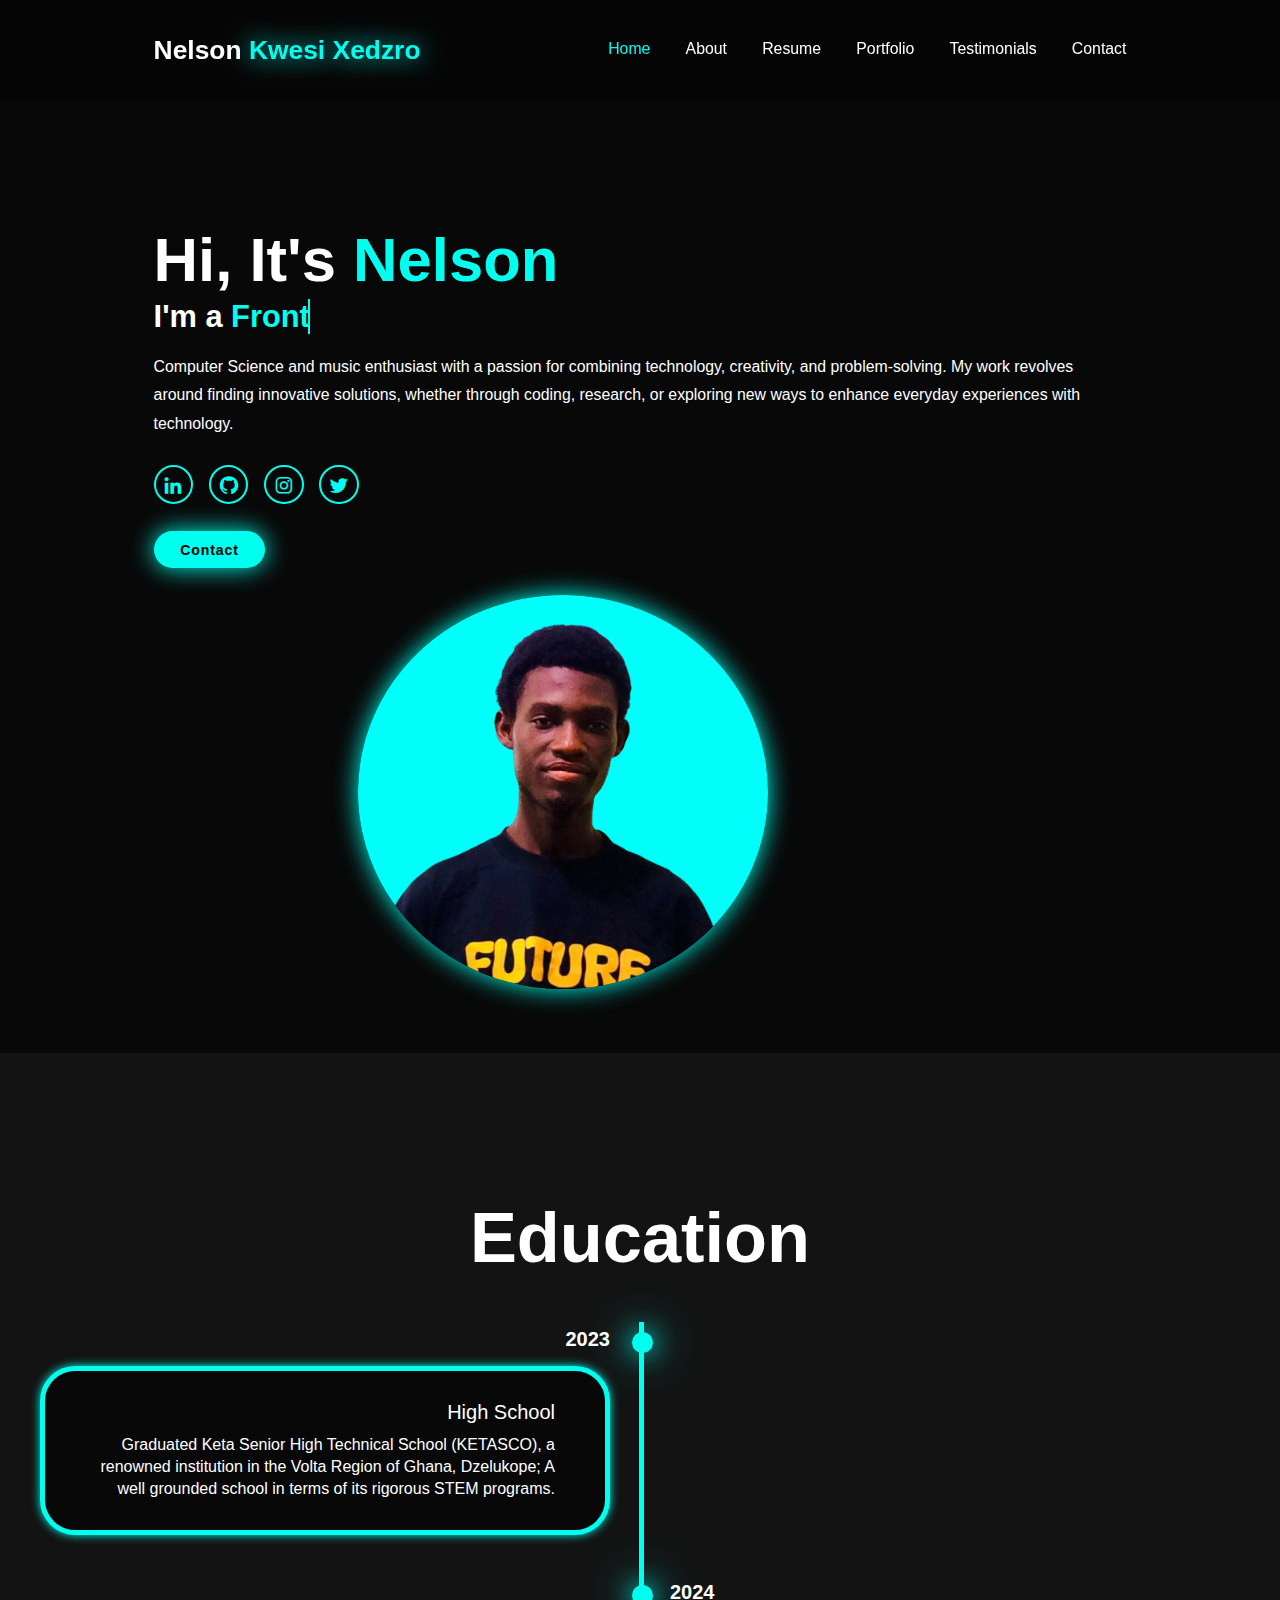
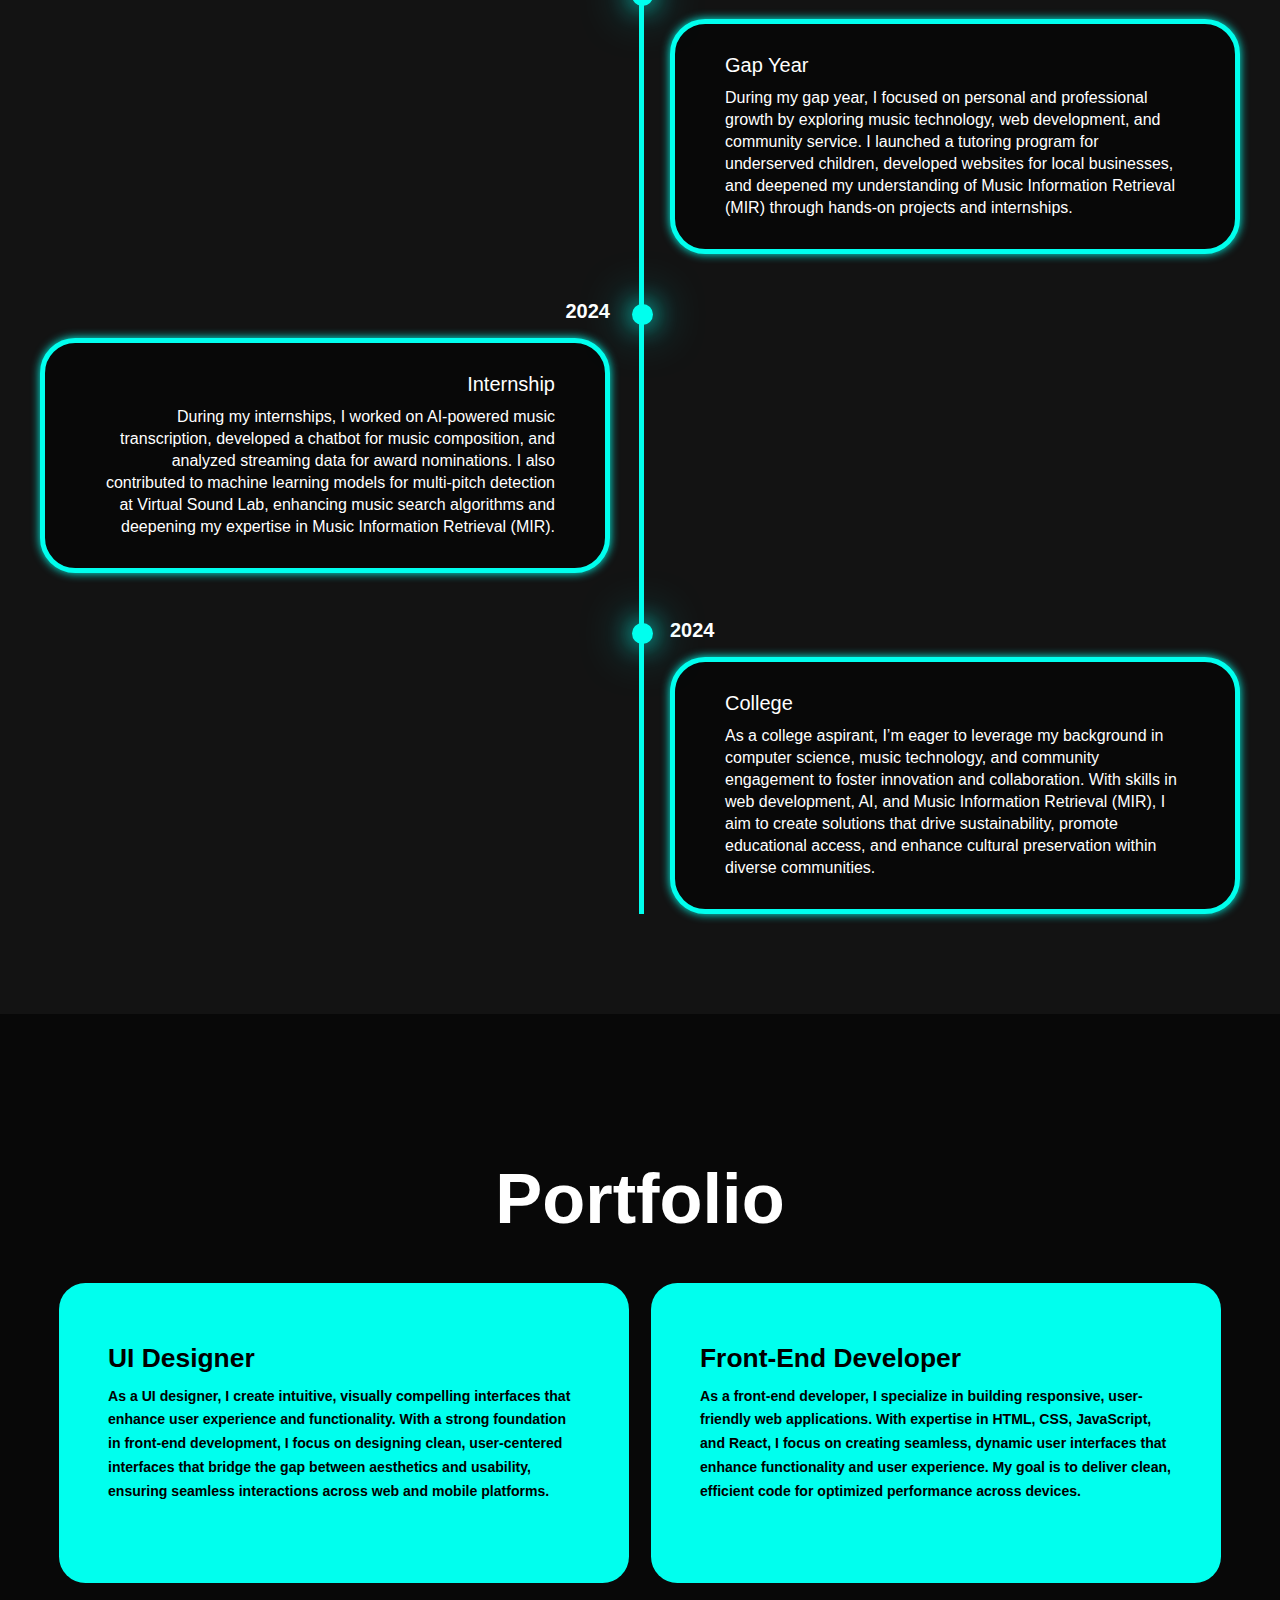
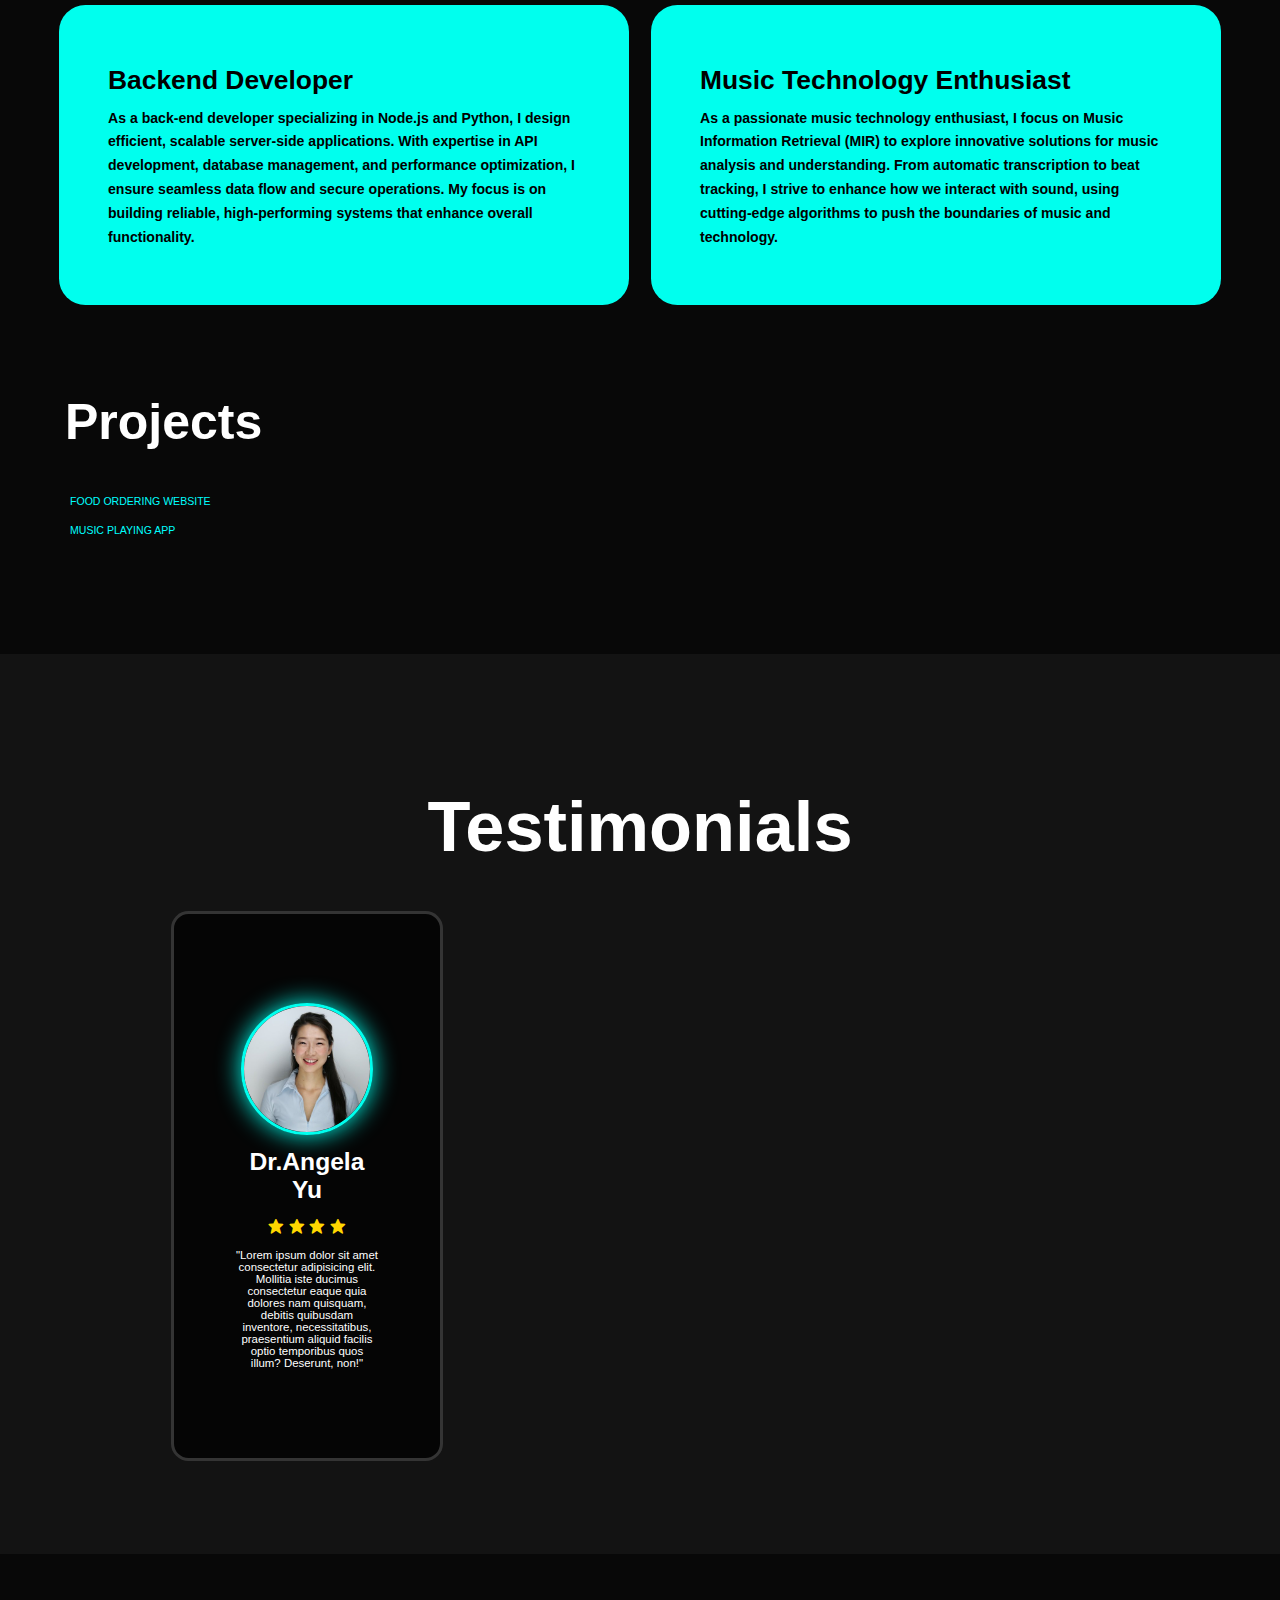
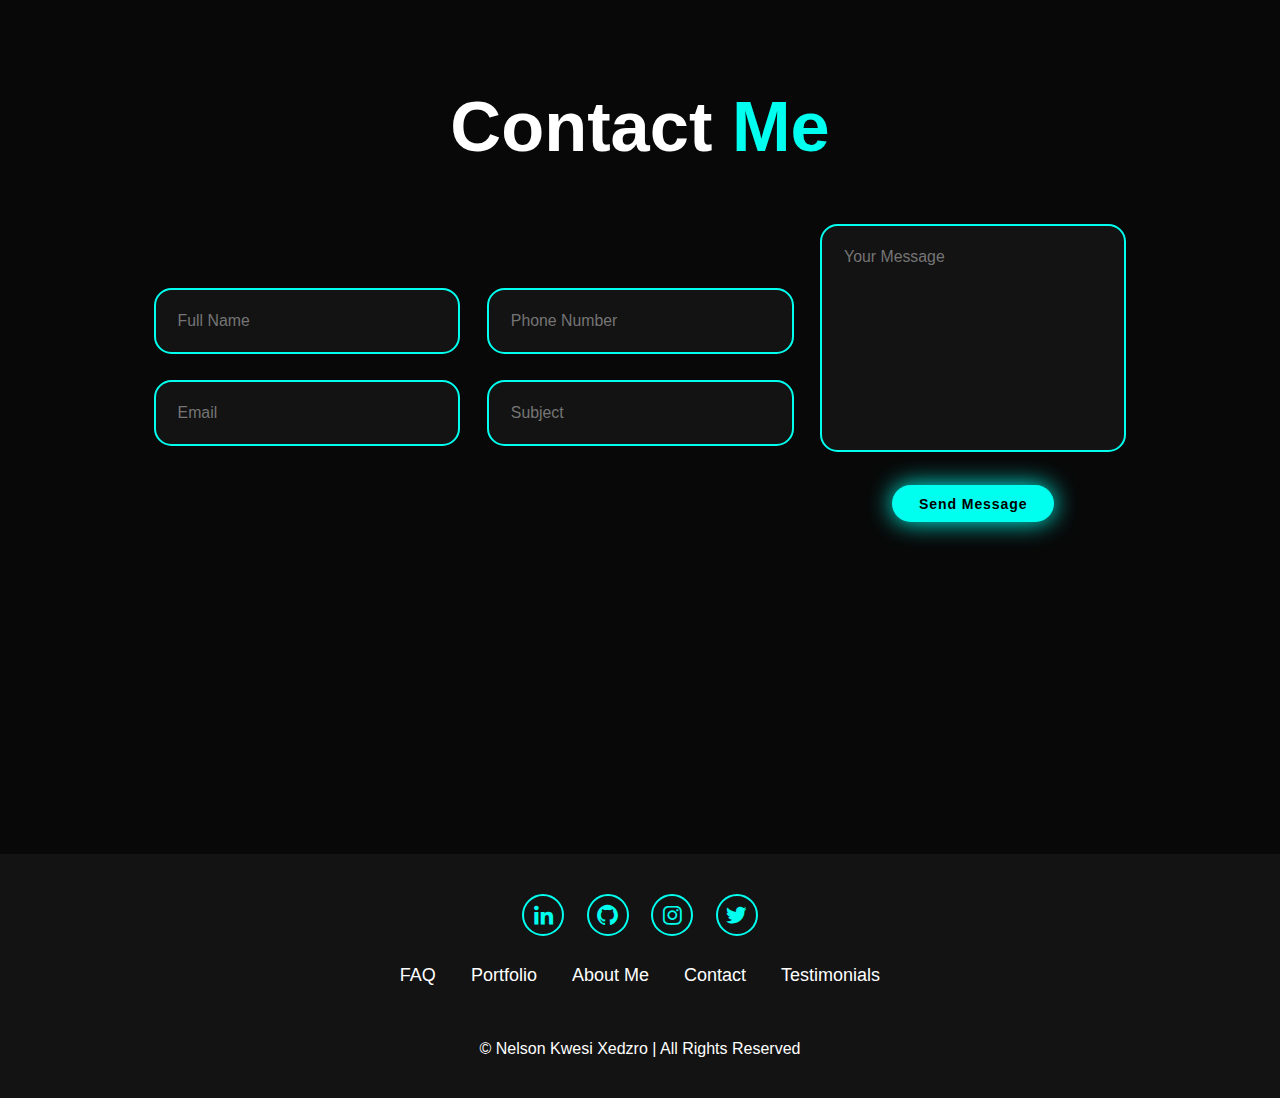
==== index.html @ 4dcf5b07 "Update index.html" ====
<!DOCTYPE html>
<html lang="en">
<head>
    <meta charset="UTF-8">
    <meta name="viewport" content="width=device-width, initial-scale=1.0">
    <title>Nelson's Portfolio</title>
    <link rel="stylesheet" href="style.css">
    <link href='https://unpkg.com/boxicons@2.1.4/css/boxicons.min.css' rel='stylesheet'>
    <link rel="shortcut icon" href="img/N.avif" type="image/x-icon">
</head>
<body>
    
    
    
    
    <header class="header">
        <a href="#home" class="logo">Nelson
            <span>Kwesi Xedzro</span></a>

            <nav>
                <ul class="sidebar">
                <li onclick="hideSidebar()"><a href="#"><svg xmlns="http://www.w3.org/2000/svg" height="24px" viewBox="0 -960 960 960" width="24px" fill="aqua"><path d="m256-200-56-56 224-224-224-224 56-56 224 224 224-224 56 56-224 224 224 224-56 56-224-224-224 224Z"/></svg></a></li>
                <li><a href="#home" class="active">Home</a></li>
                <li><a href="about.html">About Me</a></li>
                <li><a href="https://docs.google.com/document/d/1D7Dp2YcTrs5lc2ZtdBSwbZWIGR5GGoMb/edit?usp=sharing&ouid=110502752570731494415&rtpof=true&sd=true">Resume</a></li>
                <li><a href="#portfolio">Portfolio</a></li>
                <li><a href="#testimonials">Testimonials</a></li>
                <li><a href="#contact">Contact</a></li>
                </ul>

                <ul>
                    <li class="hideOnMobile"><a href="#home" class="active">Home</a></li>
                    <li class="hideOnMobile"><a href="about.html">About</a></li>
                    <li class="hideOnMobile"><a href="https://docs.google.com/document/d/1D7Dp2YcTrs5lc2ZtdBSwbZWIGR5GGoMb/edit?usp=sharing&ouid=110502752570731494415&rtpof=true&sd=true">Resume</a></li>
                    <li class="hideOnMobile"><a href="#portfolio">Portfolio</a></li>
                    <li class="hideOnMobile"><a href="#testimonials">Testimonials</a></li>
                    <li class="hideOnMobile"><a href="#contact">Contact</a></li>
                    <li class="menu-button" onclick="showSidebar()"><a href="#"><svg xmlns="http://www.w3.org/2000/svg" height="24px" viewBox="0 -960 960 960" width="24px" fill="aqua"><path d="M120-240v-80h720v80H120Zm0-200v-80h720v80H120Zm0-200v-80h720v80H120Z"/></svg></a></li>
                </ul>
            </nav>
           
        </header>
   
   
   
   
   
    <section class="home" id="home">
        <div class="home-content">
            <h1>Hi, It's <span>Nelson</span></h1>
            <h3 class="text-animation">I'm a <span></span></h3>
            <p>Computer Science and music enthusiast with a passion for combining technology, creativity, and problem-solving. My work revolves around finding innovative solutions, whether through coding, research, or exploring new ways to enhance everyday experiences with technology.
            </p>


            <div class="social-icons">
                <a href="https://www.linkedin.com/in/nelsonkwesixedzro-8913b531b"><i class="bx bxl-linkedin"></i></a>
                <a href="https://github.com/junel5002"><i class="bx bxl-github"></i></a>
                <a href="https://www.instagram.com/nelson_xedzro"><i class="bx bxl-instagram"></i></a>
                <a href="https://x.com/Nelson_genera"><i class="bx bxl-twitter"></i></a>
            </div>

            <div class="btn-group">
              
                <a href="#contact" class="btn">Contact</a>
             
            </div>
                <div class="home-img">
                    <img src="img/NNN.png">
                </div>



        </div>
    </section>

    <section class="education" id="education">
        <h2 class="heading">Education</h2>
        
        
        <div class="timeline-items">
        
        
            <div class="timeline-item">
                <div class="timeline-dot"></div>
                
                    <div class="timeline-date">2023</div>
                    <div class="timeline-content">
                        <h3>High School</h3>
                        <p>Graduated Keta Senior High Technical School (KETASCO), a renowned institution in the Volta Region of Ghana, Dzelukope; A well grounded school in terms of its rigorous STEM programs. 
                        </p>
                    </div>
                        
                
            </div>





            
            
            
            
            <div class="timeline-item">
                <div class="timeline-dot"></div>
                    <div class="timeline-date">2024</div>
                    <div class="timeline-content">
                        <h3>Gap Year</h3>
                        <p>During my gap year, I focused on personal and professional growth by exploring music technology, web development, and community service. I launched a tutoring program for underserved children, developed websites for local businesses, and deepened my understanding of Music Information Retrieval (MIR) through hands-on projects and internships.</p>
                    </div>
                
            </div>
            
            
            <div class="timeline-item">
                <div class="timeline-dot"></div>
                    <div class="timeline-date">2024</div>
                    <div class="timeline-content">
                        <h3>Internship</h3>
                        <p>During my internships, I worked on AI-powered music transcription, developed a chatbot for music composition, and analyzed streaming data for award nominations. I also contributed to machine learning models for multi-pitch detection at Virtual Sound Lab, enhancing music search algorithms and deepening my expertise in Music Information Retrieval (MIR).</p>
                    </div>
                
            </div>
            
            
            <div class="timeline-item">
                <div class="timeline-dot"></div>
                    <div class="timeline-date">2024</div>
                    <div class="timeline-content">
                        <h3>College</h3>
                        <p>As a college aspirant, I’m eager to leverage my background in computer science, music technology, and community engagement to foster innovation and collaboration. With skills in web development, AI, and Music Information Retrieval (MIR), I aim to create solutions that drive sustainability, promote educational access, and enhance cultural preservation within diverse communities.</p>
                    </div>
                
            </div>

        </div>
    </section>



    <section class="portfolio" id="portfolio">
        <h2 class="heading">Portfolio</h2>

        <div class="portfolio-container">
            
            <div class="portfolio-box">
                <div class="portfolio-info">
                    <h4>UI Designer</h4>
                    <p>As a UI designer, I create intuitive, visually compelling interfaces that enhance user experience and functionality. With a strong foundation in front-end development, I focus on designing clean, user-centered interfaces that bridge the gap between aesthetics and usability, ensuring seamless interactions across web and mobile platforms.</p>
                </div>
            </div>
            
            
            <div class="portfolio-box">
                <div class="portfolio-info">
                    <h4>Front-End Developer</h4>
                    <p>As a front-end developer, I specialize in building responsive, user-friendly web applications. With expertise in HTML, CSS, JavaScript, and React, I focus on creating seamless, dynamic user interfaces that enhance functionality and user experience. My goal is to deliver clean, efficient code for optimized performance across devices.</p>
                </div>
            </div>
            
            
            <div class="portfolio-box">
                <div class="portfolio-info">
                    <h4>Backend Developer</h4>
                    <p>As a back-end developer specializing in Node.js and Python, I design efficient, scalable server-side applications. With expertise in API development, database management, and performance optimization, I ensure seamless data flow and secure operations. My focus is on building reliable, high-performing systems that enhance overall functionality.</p>
                </div>
            </div>
            
            
            <div class="portfolio-box">
                <div class="portfolio-info">
                    <h4>Music Technology Enthusiast</h4>
                    <p>As a passionate music technology enthusiast, I focus on Music Information Retrieval (MIR) to explore innovative solutions for music analysis and understanding. From automatic transcription to beat tracking, I strive to enhance how we interact with sound, using cutting-edge algorithms to push the boundaries of music and technology.</p>
                </div>
            </div>
        </div>
        <div class="projects">
            <h2>Projects</h2>
        </div>
        <ul class="proj">
            <li><a href="https://junel5002.github.io/meally/" target="_blank">FOOD ORDERING WEBSITE</a></li>
            <li><a href="">MUSIC PLAYING APP</a></li>
        </ul>
        
    </section>

    
       
   



    <section class="testimonials" id="testimonials">
        <div class="testimonials-box">
            <h2 class="heading">Testimonials</h2>
            <div class="wrapper">
                <div class="testimonial-item">
                    <img src="img/Dr. Yu.jpg" alt="">
                    <h2>Dr.Angela Yu</h2>
                    <div class="rating">
                        <i class="bx bxs-star" id="star"></i>
                        <i class="bx bxs-star" id="star"></i>
                        <i class="bx bxs-star" id="star"></i>
                        <i class="bx bxs-star" id="star"></i>
                    </div>
                    <p>"Lorem ipsum dolor sit amet consectetur adipisicing elit. Mollitia iste ducimus consectetur eaque quia dolores nam quisquam, debitis quibusdam inventore, necessitatibus, praesentium aliquid facilis optio temporibus quos illum? Deserunt, non!"</p>

                </div>
            </div>
        </div>
    </section>
    
    
    
    <section class="contact" id="contact">
    <h2 class="heading">Contact <span>Me</span></h2>
    <form action="">
        <div class="input-group">
            <div class="input-box">
                <input type="text" placeholder="Full Name">
                <input type="email" placeholder="Email">
            </div>
        </div>
        <div class="input-box">
            <input type="number" placeholder="Phone Number">
            <input type="text" placeholder="Subject">
        </div>

        <div class="input-group-2">
            <textarea name="" id="" cols="30" rows="10" placeholder="Your Message"></textarea>
            <input type="submit" value="Send Message" class="btn">
        </div>
        </form>

    </section>

    <footer class="footer">
        <div class="social">
            <a href="https://www.linkedin.com/in/nelsonkwesixedzro-8913b531b/" target="_blank"><i class="bx bxl-linkedin"></i></a>
                <a href="https://github.com/junel5002" target="_blank" ><i class="bx bxl-github"></i></a>
                <a href="https://www.instagram.com/nelson_xedzro" target="_blank"><i class="bx bxl-instagram"></i></a>
                <a href="https://x.com/Nelson_genera" target="_blank"><i class="bx bxl-twitter"></i></a>
        </div>

        <ul class="list">
            <li>
              <a href="#">FAQ</a>  
            </li>

            <li>
                <a href="#portfolio">Portfolio</a>
            </li>

            <li>
                <a href="#about">About Me</a>
            </li>

            <li>
                <a href="#contact">Contact</a>
            </li>
            
            <li>
                <a href="#testimonials">Testimonials</a>
            </li>
        </ul>

        <p class="copyright">
            &copy; Nelson Kwesi Xedzro | All Rights Reserved
        </p>
               



    </footer>

    <script>

        function showSidebar(){
            const sidebar = document.querySelector('.sidebar')
            sidebar.style.display = 'flex'
        }

        function hideSidebar(){
            const sidebar = document.querySelector('.sidebar')
            sidebar.style.display = 'none'
        }


    </script>
                

    <script src="script.js"></script>

    
    
</body>
</html>
---- style.css ----
* {
    margin: 0;
    padding: 0;
    box-sizing: border-box;
    text-decoration: none;
    border: none;
    outline: none;
    scroll-behavior: smooth;
    font-family: "Poppins", sans-serif;
}


:root{
    --bg-color: #080808;
    --second-bg-color: #131313;
    --text-color: white;
    --main-color: #00ffee;

}

html{
    font-size: 60%;
     overflow-x: hidden;

}

body{
    background: var(--bg-color);
    color: var(--text-color);
    

}



.header{
    position: relative;
    top: 0;
    left: 0;
    width: 100%;
    padding: 4rem 12% 4rem;
    background: rgba(0, 0, 0, 0.3);
    backdrop-filter: blur(10px);
    display: flex;
    justify-content: space-between;
    align-items: center;
    z-index: 5;
    text-decoration: none;
    

}


.logo{
    font-size: 3rem;
    color: var(--text-color);
    font-weight: 800;
    cursor: pointer;
    transition: 0.3s ease;

}
.logo:hover{
    transform: scale(1.1);
}


.logo span{
    text-shadow: 0 0 25px var(--main-color);


}

nav ul{
    width: 100%;
    list-style-type: none;
    display: flex;
    justify-content: flex-end;
    align-items: center;
   
    
    
}




nav a{
    height: 100%;
   
    
    display: flex;
    align-items: center;
    

}


nav li:first-child{
    margin-right: auto;
    
}


.sidebar{
    position: fixed;
    top: 0;
    right: 0;
    height: 100vh;
    width: 250px;
    z-index: 999;
    display: none;
    flex-direction: column;
    align-items: flex-start;
    justify-content: flex-start;
    padding-top: 8rem;
    
    
}


.sidebar li{
    width: 100%;
    margin-left: 13rem;
    padding: 1rem;
    
    
   
}


    
    
   


.sidebar a{
    width: 100%;
    
    
    
}












nav a{
    font-size: 1.8rem;
    color: var(--text-color);
    margin-left: 4rem;
    font-weight: 500;
    transition: 0.3s ease;
    border-bottom: 3px solid transparent;
    
    


}





nav a:hover,
nav a.active{
    color: var(--main-color);
   
    
    
}





section{
    min-height: 100vh;
    padding: 10rem 12% 10rem;

}



.home{
    display: flex;
    align-items: center;
    justify-content: center;
    gap: 15rem;


}

.home-content{
    display: flex;
    flex-direction: column;
    align-items: baseline;
    text-align: left;
    justify-content: center;
    margin-top: 3rem;
}



span{
    color: var(--main-color)

}

.logo span{
    color: var(--main-color)
}

.home-content h3{
    margin-bottom: 2rem;
    margin-top: 1rem;
    font-size: 3.5rem;
}

.home-content h1{
    font-size: 7rem;
    font-weight: 700;
    margin-top: 1.5rem;
    line-height: 1;
}

.home-img{
    border-radius: 50%;
}

.home-img img{
    position:relative; 
    top: 3rem;
    width: 32vw;
    border-radius: 50%;
    box-shadow: 0 0 25px var(--main-color);
    cursor: pointer;
    transition: 0.4s ease-in-out;
    margin-left: 50%;
     
}

.home-img img:hover{
    box-shadow: 0 0 25px var(--main-color),
                0 0 50px var(--main-color),
                0 0 100px var(--main-color);
}


.home-content p{
    font-size: 1.5rem;
    font-weight: 500;
    line-height: 1.8;
    max-width: 1000px;
}

.social-icons a{
    display: inline-flex;
    justify-content: center;
    align-items: center;
    width: 4.5rem;
    height: 4.5rem;
    background: transparent;
    border: 2px solid var(--main-color);
    font-size: 2.5rem;
    border-radius: 50%;
    color: var(--main-color);
    margin: 3rem 1.5rem 3rem 0;
    transition: 0.3s ease-in-out;
}


.social-icons a:hover{
    color: var(--text-color);
    transform: scale(1.3)translateY(-5px);
    box-shadow: 0 0 25px var(--main-color);
    background-color: var(--main-color);
}


.btn{
    display: inline-block;
    padding: 1rem 2.8rem;
    background: var(--main-color);
    box-shadow: 0 0 25px var(--main-color);
    border-radius: 4rem;
    font-size: 1.6rem;
    color: black;
    border: 2px solid transparent;
    letter-spacing: 0.1rem;
    font-weight: 600;
    transition: 0.3s ease-in-out;
    cursor: pointer;
}


.btn:hover{
    transform: scale(1.05);
    box-shadow: 0 0 50px var(--main-color);
}

.btn-group{
    display: flex;
    align-items: center;
    gap: 1.5rem;


}



.btn-group a:nth-of-type(2){
    background-color: black;
    color: var(--main-color);
    border: 2px solid var(--main-color);
    box-shadow: 0 0 25px transparent;
}



.btn-group a:nth-of-type(2):hover{
    box-shadow: 0 0 25px var(--main-color);
    background-color: var(--main-color);
    color: black;

}
.text-animation {
    font-size: 34px;
    font-weight: 600;
    min-width: 280px;
    position: relative;
    display: inline-block;
}

.text-animation span {
    position: relative;
    color: var(--main-color);
}

.text-animation span:after {
    content: "";
    background-color: var(--main-color);
    position: absolute;
    width: 2px;
    height: 100%;
    top: 0;
    right: 0;
    animation: blink-cursor 0.8s steps(1) infinite;
}

@keyframes blink-cursor {
    50% {
        opacity: 0;
    }
}



.heading{
    font-size: 8rem;
    text-align: center;
    margin: 5rem 0;

}

.education{
    padding: 100px 15px;
    background: var(--second-bg-color);

}

.education h2{
    margin-bottom: 5rem;

}

.timeline-items{
    max-width: 1200px;
    margin: auto;
    display: flex;
    flex-wrap: wrap;
    position: relative;
}


.timeline-items::before{
    content: "";
    position: absolute;
    width: 5px;
    height: 100%;
    background-color: var(--main-color);
    left: calc(50% - 1px);
}

.timeline-item{
    margin-bottom: 40px;
    width: 100%;
    position: relative;

}

.timeline-item:last-child{
    margin-bottom: 0;
}

.timeline-item:nth-child(odd){
    padding-right: calc(50% + 30px);
    text-align: right;
}

.timeline-item:nth-child(even){
    padding-left: calc(50% + 30px);
}

.timeline-dot{
    height: 21px;
    width: 21px;
    background-color: var(--main-color);
    box-shadow: 0 0 25px var(--main-color),
                0 0 50px var(--main-color);
    position: absolute;
    left: calc(50% - 8px);
    border-radius: 50%;
    top: 10px;
}

.timeline-date{
    font-size: 20px;
    font-weight:  800;
    color: white;
    margin: 6px 0 15px;


}

.timeline-content{
    background-color: var(--bg-color);
    border: 5px solid var(--main-color);
    padding: 30px 50px;
    border-radius: 4rem;
    box-shadow: 0 0 10px var(--main-color);
    cursor: pointer;
    transition: 0.3s ease-in-out;
}

.timeline-content:hover{
    transform: scale(1.05);
    box-shadow: 0 0 25px var(--main-color);
}

.timeline-content h3{
    font-size: 20px;
    color: white;
    margin: 0 0 10px;
    font-weight: 500;

}

.timeline-content p{
    color: white;
    font-size: 16px;
    font-weight: 300;
    line-height: 22px;

}

::-webkit-scrollbar{
    width: 15px;
}

::-webkit-scrollbar-thumb{
    background-color: var(--main-color);
}

::-webkit-scrollbar-track{
    background-color: var(--bg-color);
    width: 50px;
}



.portfolio{
    background: var(--bg-color);
    color: black;
    padding: 100px 15px;

}
.portfolio h2{
    margin-bottom: 5rem;
    color: white;
}

.portfolio-container{
    display: grid;
    grid-template-columns: repeat(2,1fr);
    align-items: center;
    gap: 2.5rem;
}

.portfolio-box{
    background-color: var(--main-color);
    height: 300px;
    border-radius: 3rem;
    border: 5px solid transparent;
    cursor: pointer;
    transition: 0.4s ease-in-out;
}

.portfolio-box:hover{
    background: white;
    color: black;
    border: 5px solid var(--main-color);
    transform: scale(1.03);
}

.portfolio-box .portfolio-info{
    display: flex;
    flex-direction: column;
    text-align: left;
    max-height: 200px;
    justify-content: left;
    align-items: baseline;
    padding: 5rem 5rem;
}

.portfolio-info h4{
    font-size: 3rem;
    font-weight: 800;
    line-height: 2;
}

.portfolio-info p{
    font-size: 1.6rem;
    font-weight: 600;
    max-height: 100px;
    line-height: 1.7;
    margin: auto;
}


.testimonials{
    background: var(--second-bg-color);

}

.testimonials-box{
    background-size: cover;
    display: flex;
    align-items: center;
    justify-content: center;
    flex-direction: column;
}

.testimonials .heading{
    margin-bottom: 5rem;

}

.testimonials-box img{
    width: 15rem;
    border-radius: 50%;
    border: 3px solid var(--main-color);
    box-shadow: 0 0 25px var(--main-color);
}

.wrapper{
    display: grid;
    grid-template-columns: repeat(3,1fr);
    gap: 3rem;
}

.testimonial-item{
    min-height: 550px;
    max-width: 450px;
    background: rgba(0, 0, 0, 0.7);
    border: 3px solid rgba(238, 238, 238, 0.2);
    border-radius: 2rem;
    margin: 0 2rem;
    padding: 30px 60px;
    cursor: pointer;
    display: flex;
    flex-direction: column;
    align-items: center;
    justify-content: center;
    text-align: center;
    gap: 1.5rem;
    color: white;
    transition: 0.4s ease-in-out;


}


.testimonial-item:hover{
    border: 3px solid var(--main-color);
    transform: translateY(-10px)scale(1.03);
    box-shadow: 0 0 50px var(--main-color);
}

.testimonial-item h2{
    font-size: 2.8rem;
}

.testimonial-item p{
    font-size: 1.3rem;
}

#star{
    color: gold;
    font-size: 2rem;

}

.contact{
    background-color: var(--bg-color);
}

.contact h2{
    margin-bottom: 3rem;
    color: white;
}

.contact form{
    display: flex;
    align-items: center;
    justify-content: center;
    gap: 3rem;
    margin: 5rem auto;
    text-align: center;

}

.contact form .input-box{ 
    display: flex;
    justify-content: center;
    flex-wrap: wrap;
}

.contact form .input-box input,
.contact form textarea{
    width: 100%;
    padding: 2.5rem;
    color: var(--text-color);
    font-size: 1.8rem;
    background: var(--second-bg-color);
    border-radius: 2rem;
    border: 2px solid var(--main-color);
    margin: 1.5rem 0;
    resize: none;


}

.contact form .btn{
    margin-top: 2rem;
}
.footer{
    position: relative;
    bottom: 0;
    width: 100%;
    padding: 40px 0;
    background-color: var(--second-bg-color);
}

.footer .social{
    text-align: center;
    padding-bottom: 25px;
    color: var(--main-color);


}

.footer .social a{
    font-size: 25px;
    color: var(--main-color);
    border: 2px solid var(--main-color);
    width: 42px;
    height: 42px;
    line-height: 42px;
    display: inline-block;
    text-align: center;
    border-radius: 50%;
    margin: 0 10px;
    transition: 0.3s ease-in-out;

}

.footer .social a:hover{
    transform: scale(1.2)translateY(-10px);
    background-color: var(--main-color);
    color: black;
    box-shadow: 0 0 25px var(--main-color);
}

.footer ul{
    margin-top: 0;
    padding: 0;
    font-size: 18px;
    line-height: 1.6;
    margin-bottom: 0;
    text-align: center; 
}

.footer ul li a{
    color: white;
    border-bottom: 3px solid transparent;
    transition: 0.3s ease-in-out;


}

.footer ul li a:hover{
    border-bottom: 3px solid var(--main-color);
}

.footer ul li{
    display: inline-block;
    padding: 0 15px;
}

.footer .copyright{
    margin-top: 50px;
    text-align: center;
    font-size: 16px;
    color: white;
}



@media(max-width:1285px){
    html{
        font-size: 55%;
    }

    .portfolio-container{
        padding-bottom: 7rem;
        grid-template-columns: repeat(2,1fr);
        margin: 0 5rem;

    }



}


@media(max-width:991px){
    header{
        padding: 2rem 3%; 
        
    }

    section{
        padding: 10rem 3% 2rem;
    }

    .timeline-items::before{
        left: 7px;
    }

    .timeline-item:nth-child(odd){
        padding-right: 0;
        text-align: left;
    }

    .timeline-item:nth-child(odd),
    .timeline-item:nth-child(even){
        padding-left: 37px;
    }

    .timeline-dot{
        left: 0;
    }

    .portfolio{
        padding-bottom: 7rem;
    }

    .testimonials .wrapper{
        grid-template-columns: repeat(1,1fr);
    }

    .contact form{
        flex-direction: column;
    }
    .footer{
        padding: 2rem 3%;
    }

    
    .home-content p {
    font-size: 1.8rem;
    }

    
    .portfolio-box{
    min-height: 600px;
    max-height: 750px;
    }


}


.home-content p {
    font-size: 1.8rem;
    }









@media(max-width:895px){
   
    
    
    .home-content p {
        font-size: 1.8rem;
    }
    
    .header{
        position: relative;
    }

    .home{
        flex-direction: column-reverse;
        margin: 5rem 4rem;
    }

    .home-content h3{
        font-size: 2.6rem;
    }

    .home-content h1{
        font-size: 8rem;
        margin-top: 3rem;
    }


    .portfolio-box{
        min-height: 600px;
        max-height: 750px;
    }


   
    

    .home-content p{
        max-width: 600px;
        margin: 0 auto;
    }

    .home-img img{
        width: 56vw;
    }

    .portfolio h2{
        margin-bottom: 3rem;
    }

    .portfolio-container{
        grid-template-columns: repeat(1,1fr);
    }
   


}





@media(max-width: 450px){
    .portfolio-box{
        min-height: 650px;
        max-height: 750px;
    }
}









@media(max-width:375px){
    .portfolio-box{
        min-height: 600px;
        max-height: 750px;
    }
    .heading{font-size: 7rem;}
}





.menu-button{
    display: none;
}



@media(max-width: 800px){
    .hideOnMobile{
        display: none;
    }

    .menu-button{
        display: block;
        
    }

   

    
}



.projects h2{
    display: flex;
    flex-direction: column;
    align-items: baseline;
    text-align: left;
    justify-content: center;
    margin-top: 3rem;
    font-size: 50px;
    font-weight: 600;
    margin-left: 50px;
}


.proj ul{
    list-style-type: none;
    text-decoration: none;
    
}




.proj a {
    color: aqua;          
    text-decoration: none;  
    margin-left: 55px;
    margin-top: 1rem;
    
}

.proj a:hover {
    color: lightgreen;      
}


.proj {
    list-style-type: none;
    padding: 0;
    margin: 0;
}


.proj a {
    color: aqua;
    text-decoration: none;
    font-size: 1.2rem;     
}

.proj li {
    margin-bottom: 2rem;   
    
}


.proj a:hover {
    color: lightgreen;
}
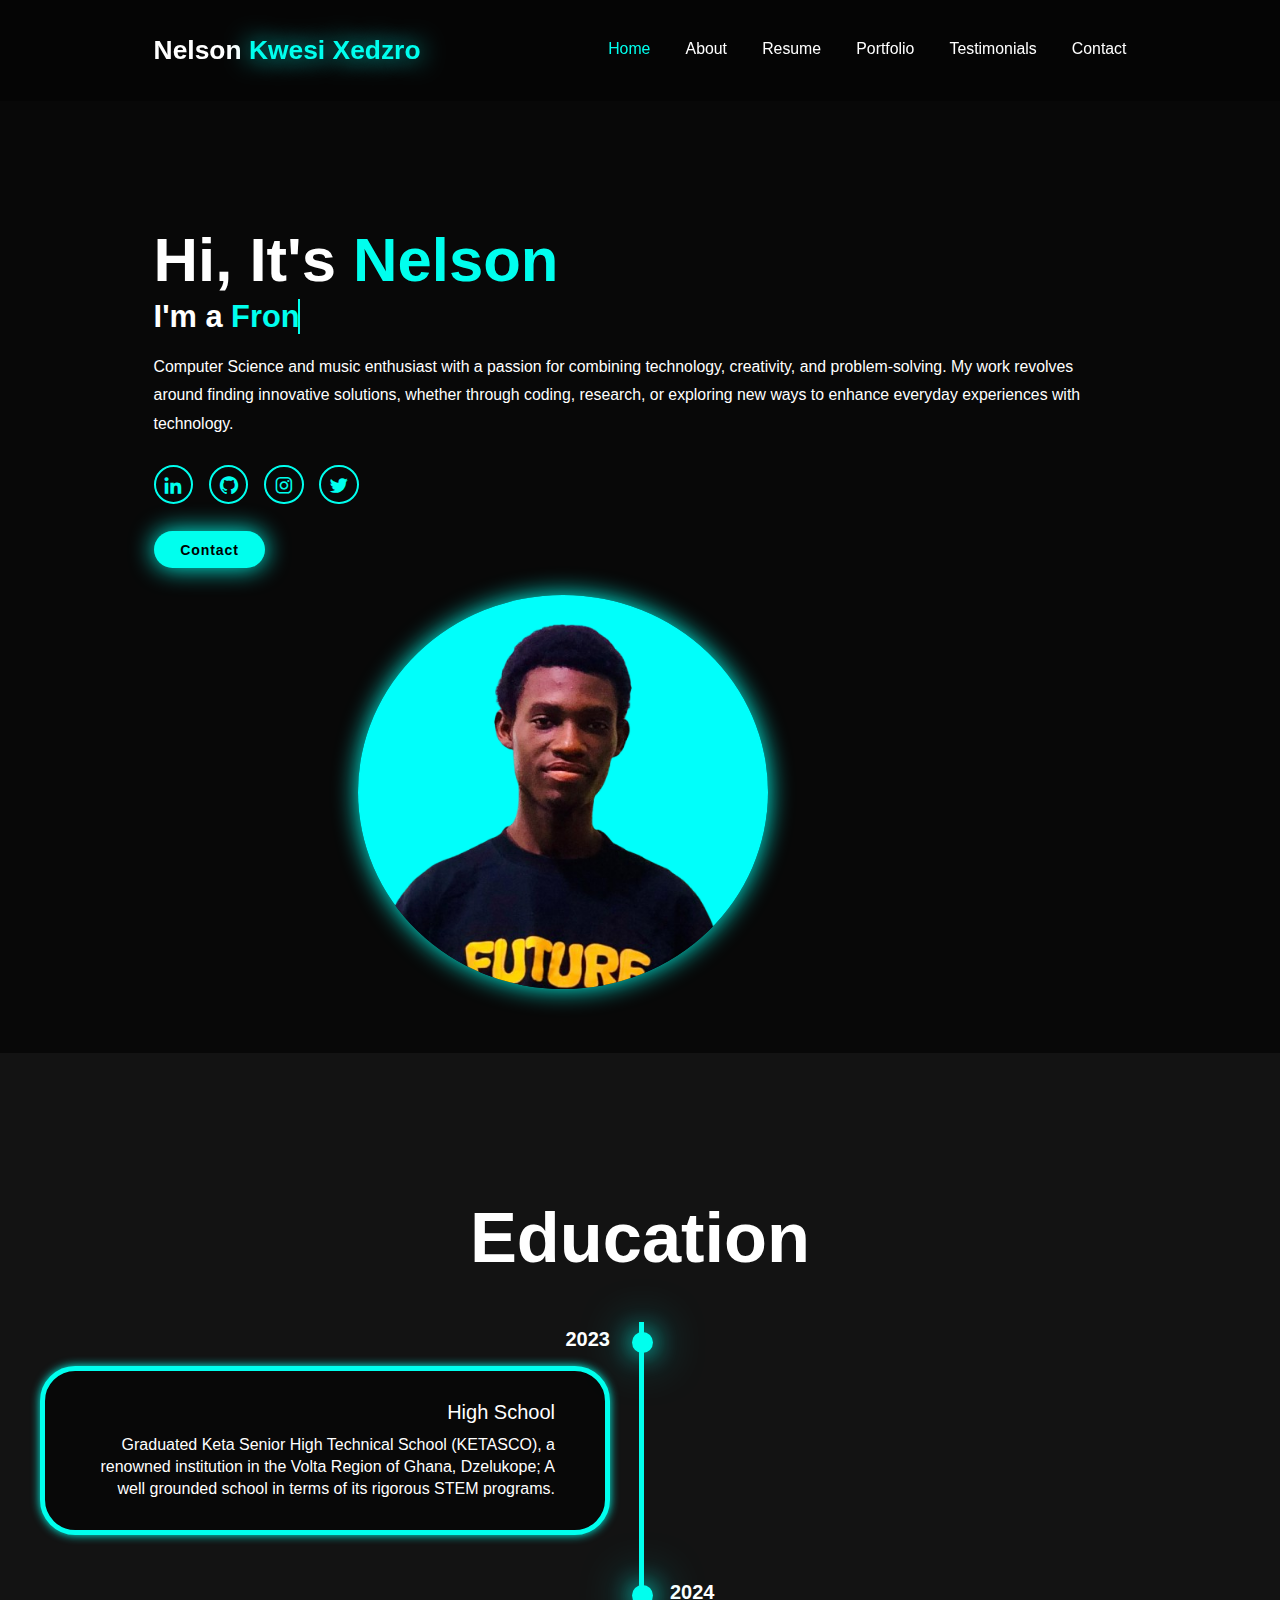
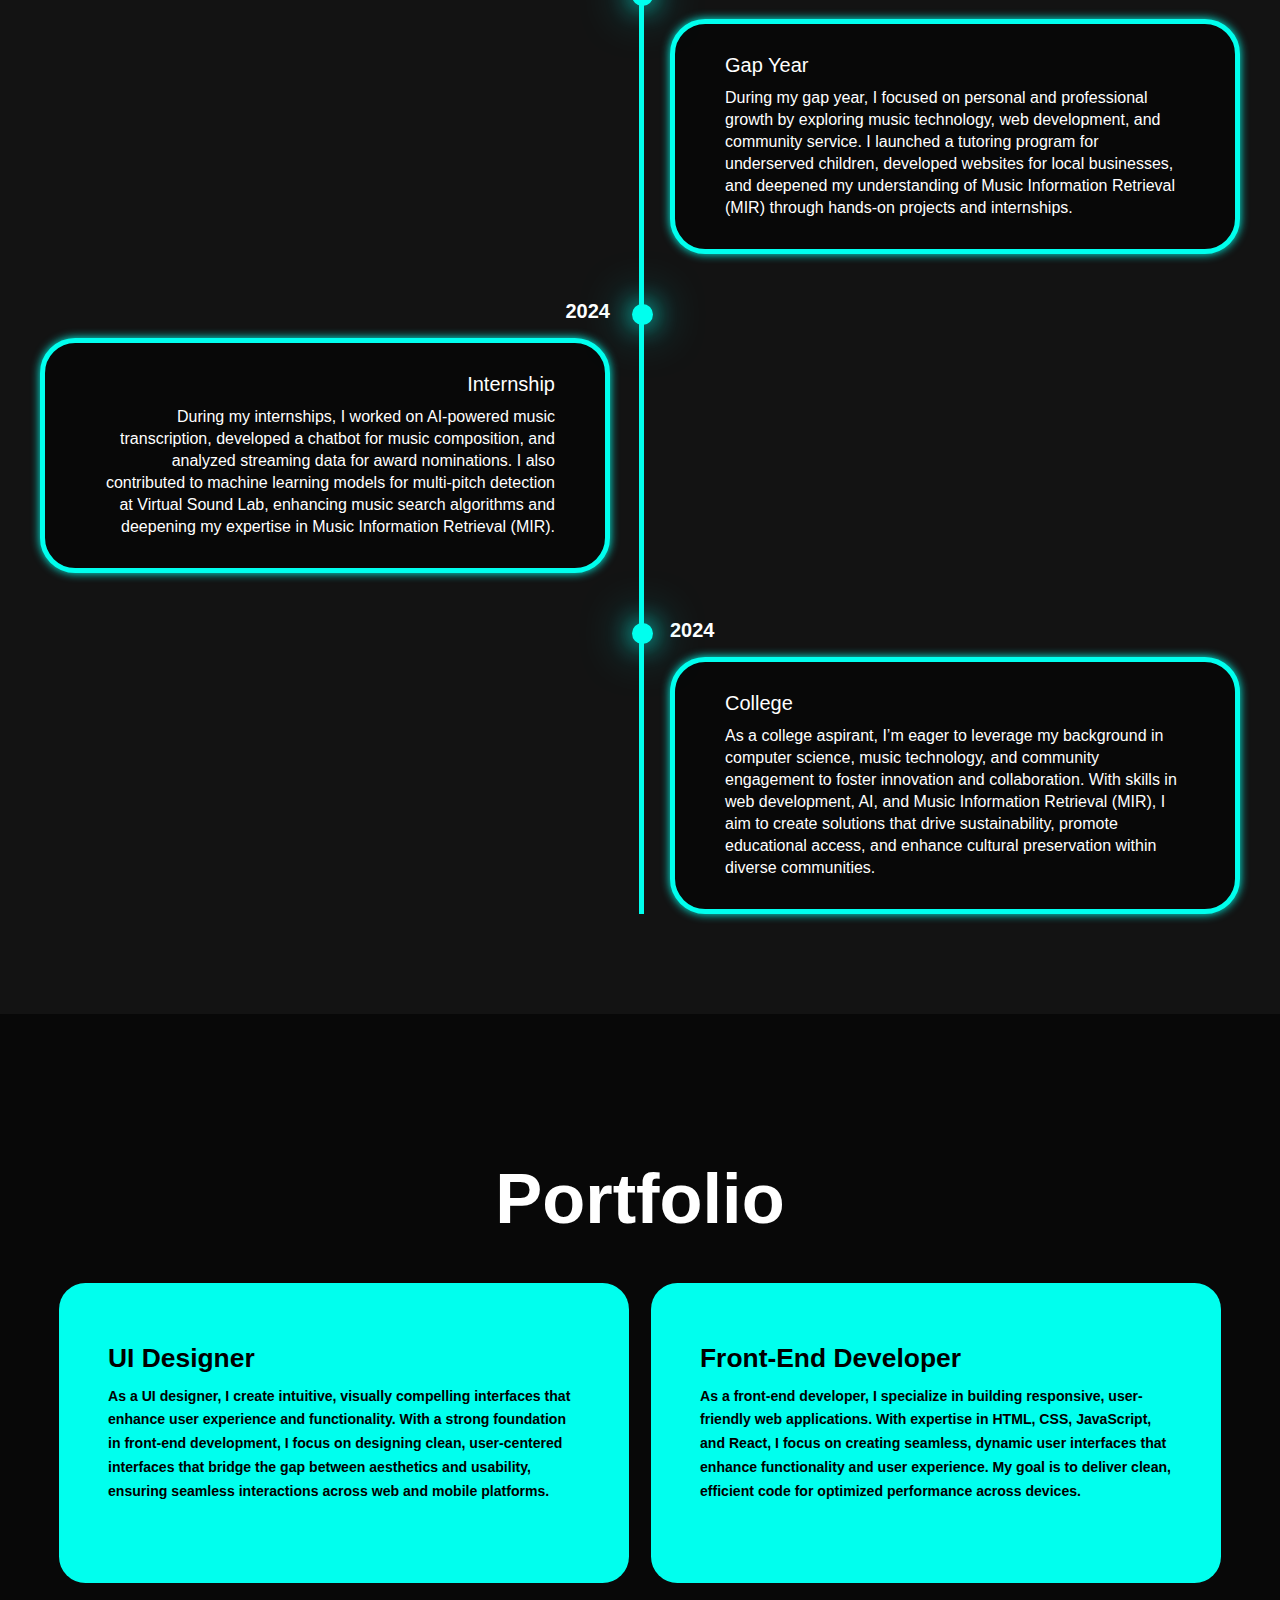
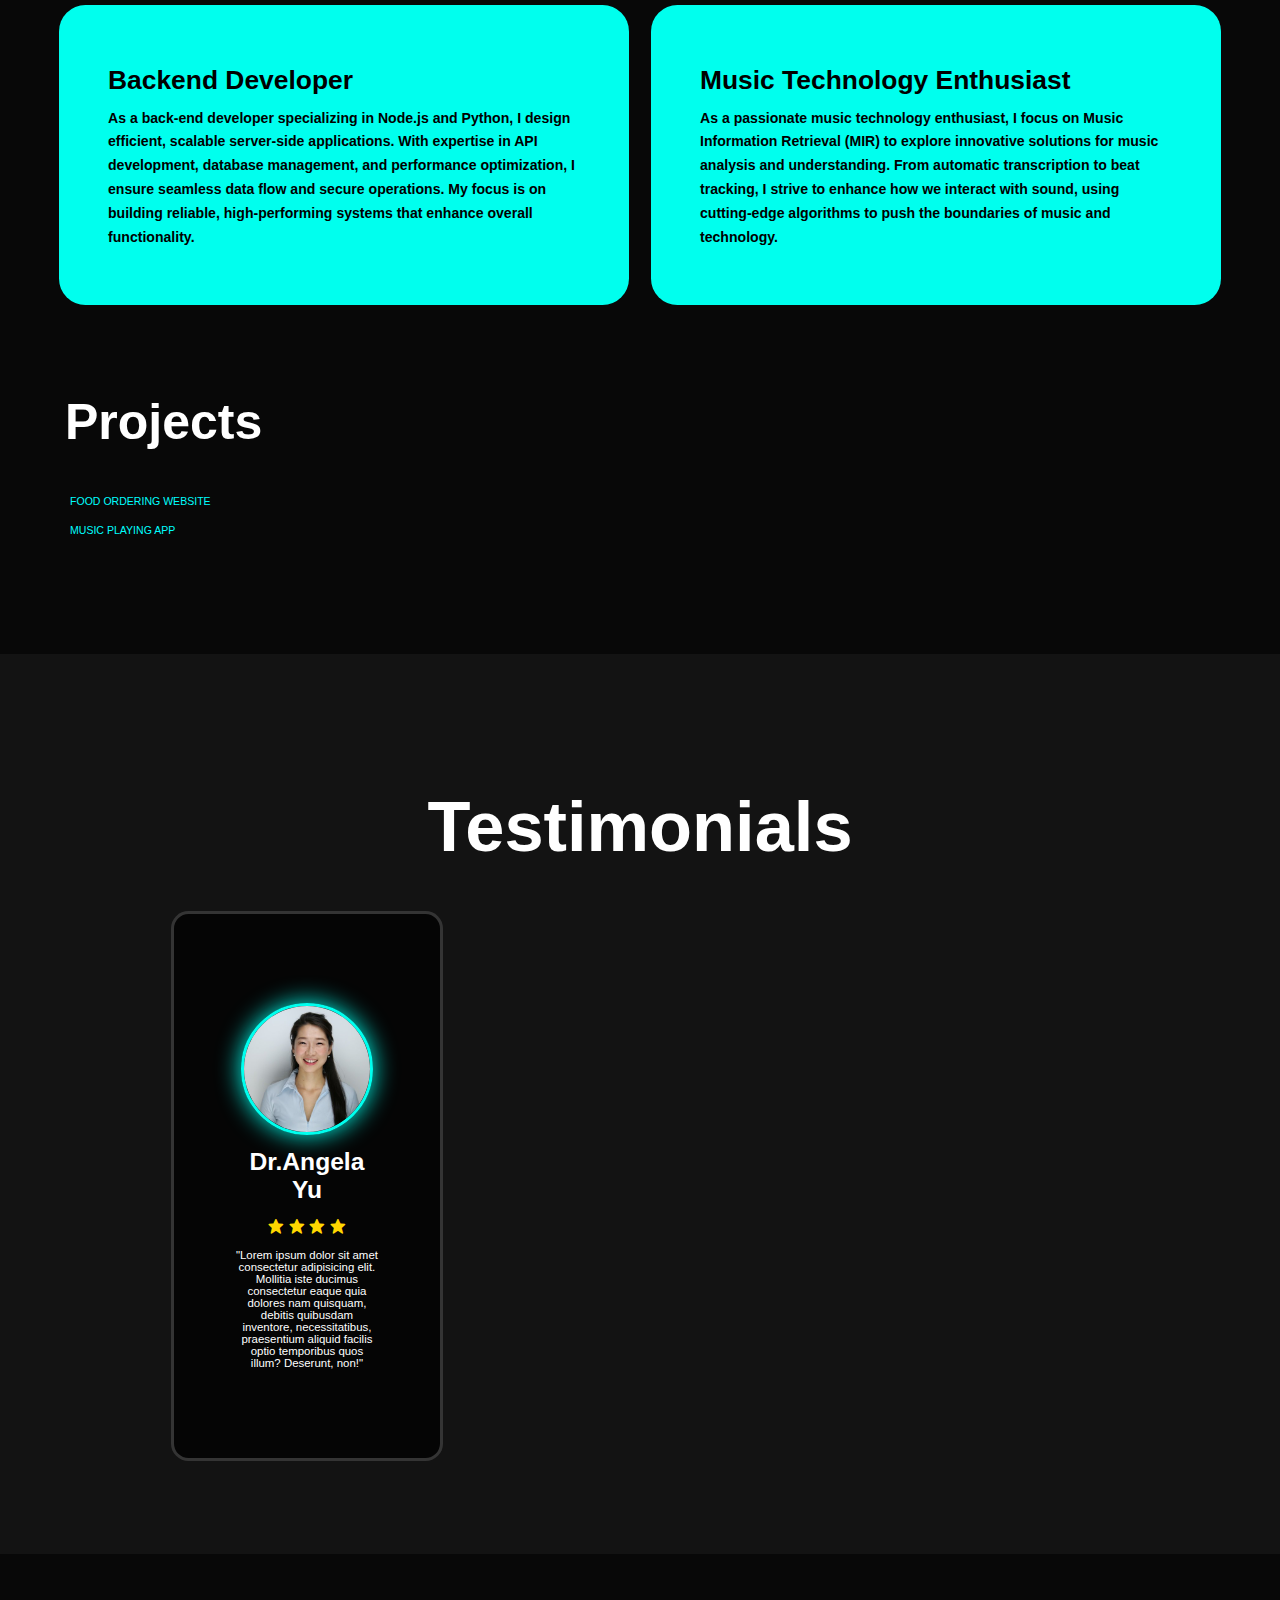
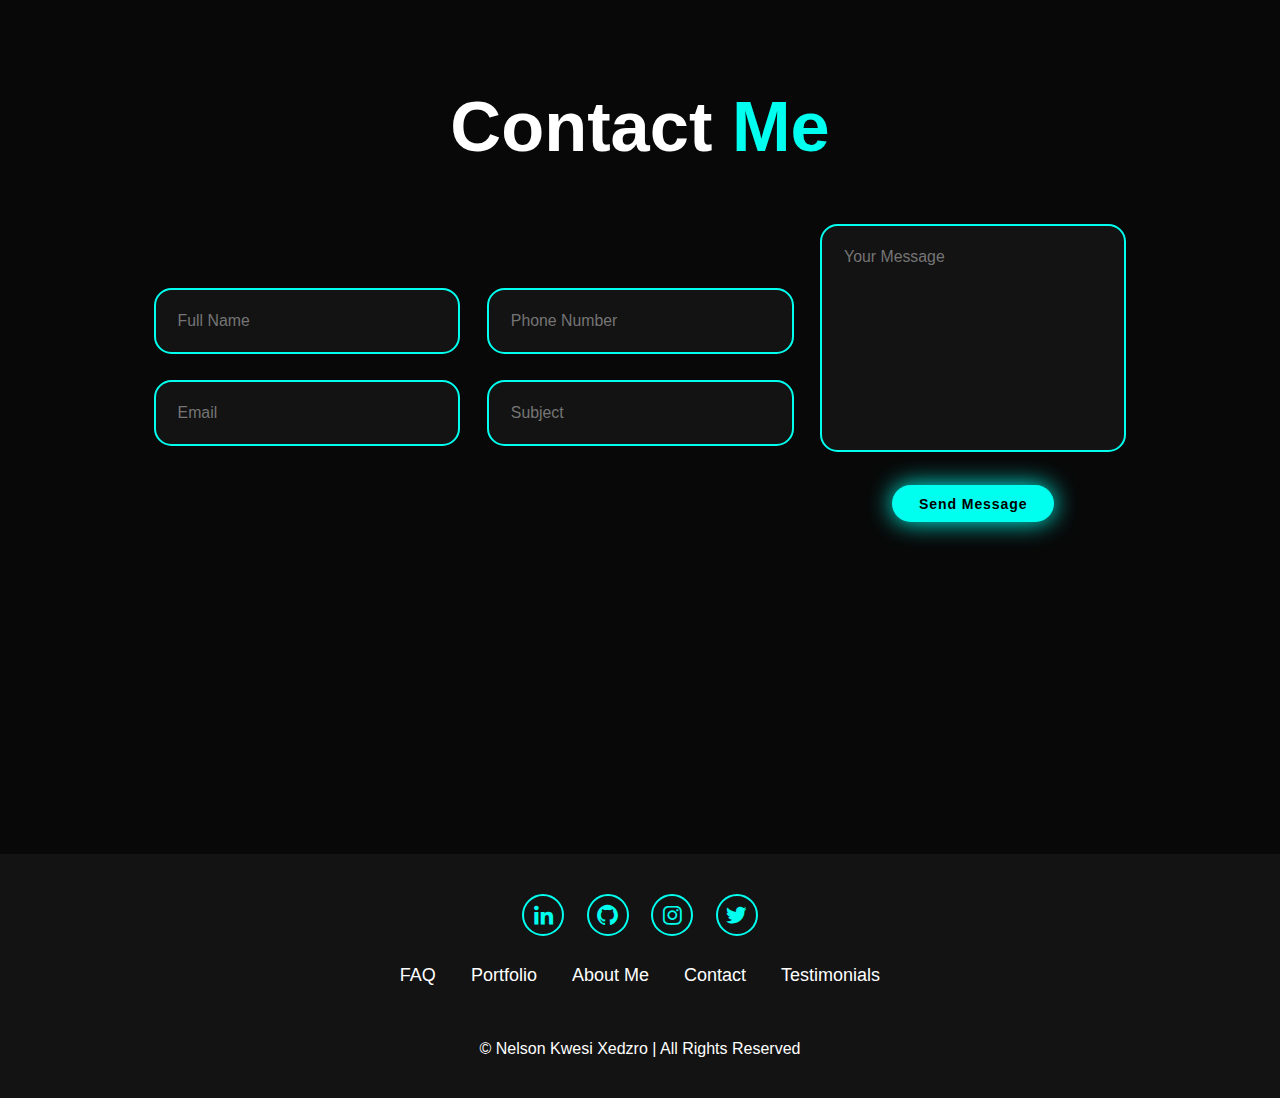
==== commit c3cba458: "Update index.html" ====
--- a/index.html
+++ b/index.html
@@ -180,7 +180,7 @@
         </div>
         <ul class="proj">
             <li><a href="https://junel5002.github.io/meally/" target="_blank">FOOD ORDERING WEBSITE</a></li>
-            <li><a href="">MUSIC PLAYING APP</a></li>
+            <li><a href="https://junel5002.github.io/Audiomusik/">MUSIC PLAYING APP</a></li>
         </ul>
         
     </section>
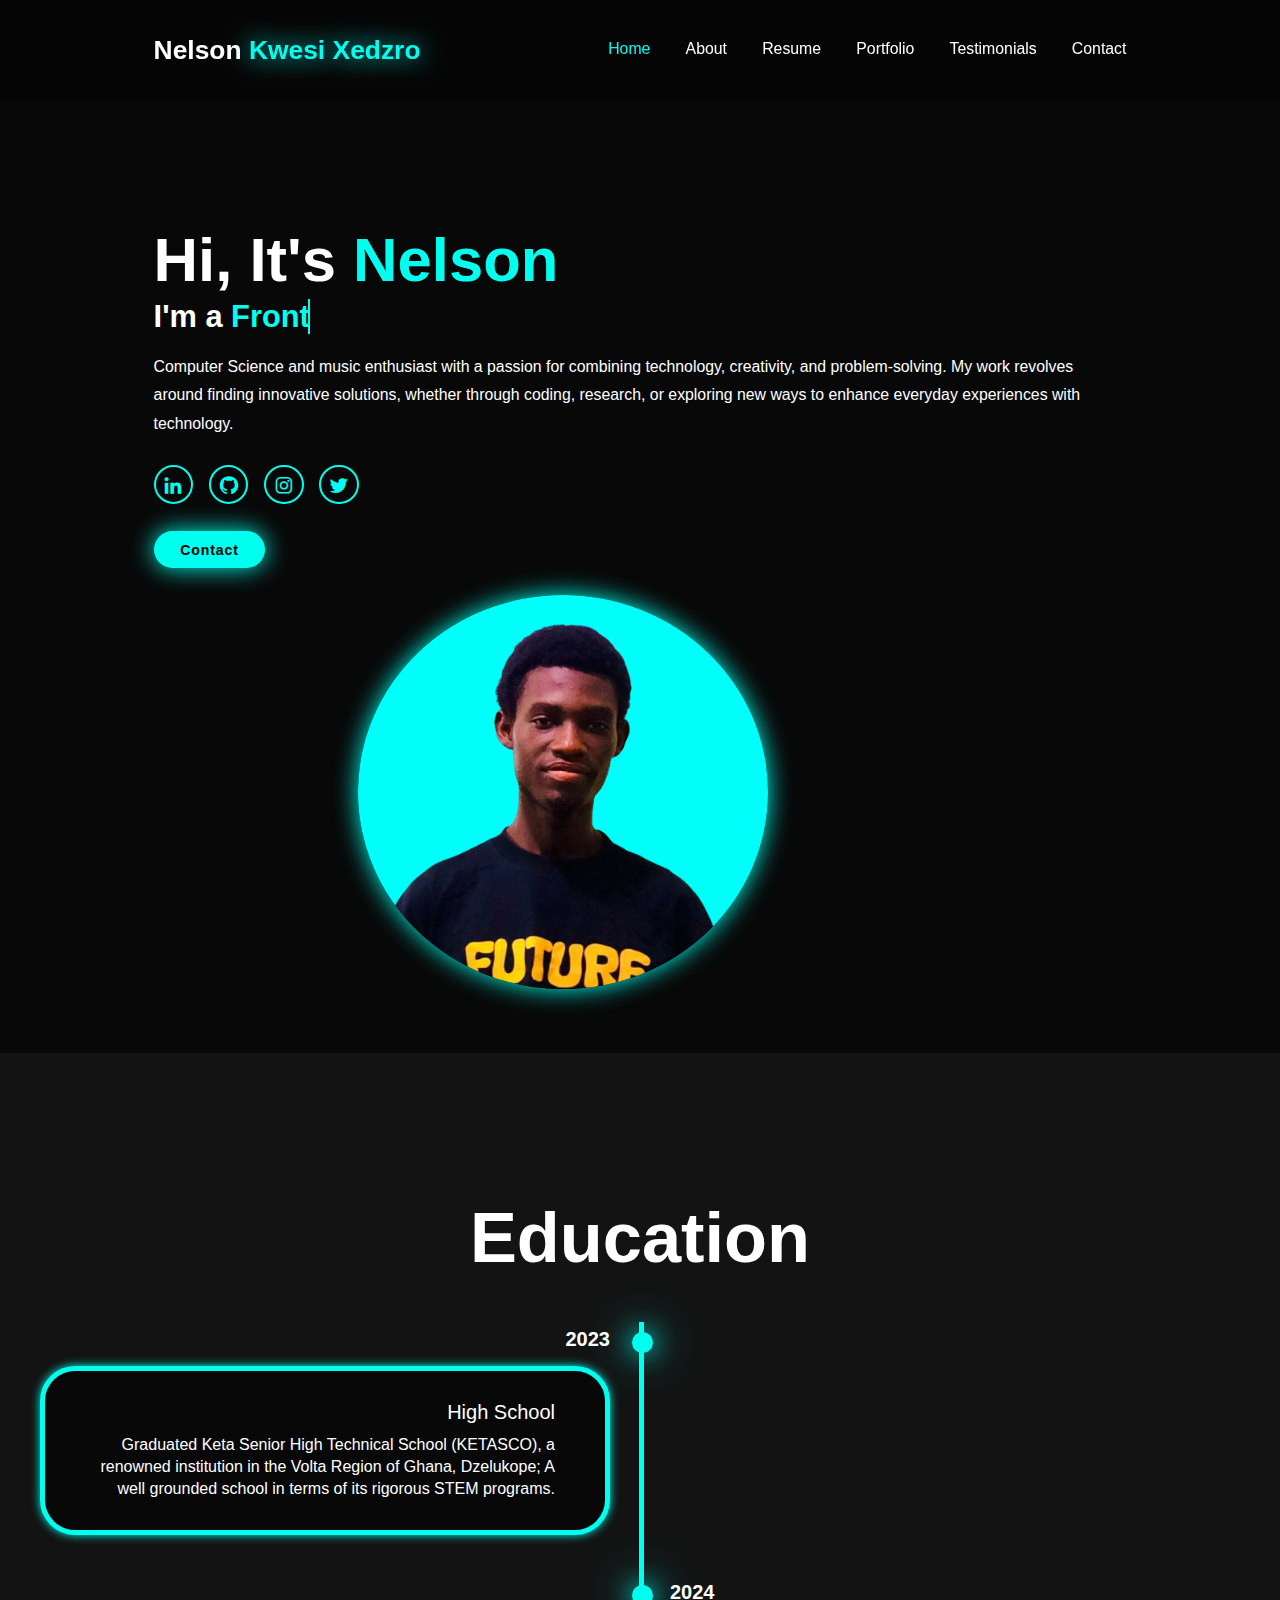
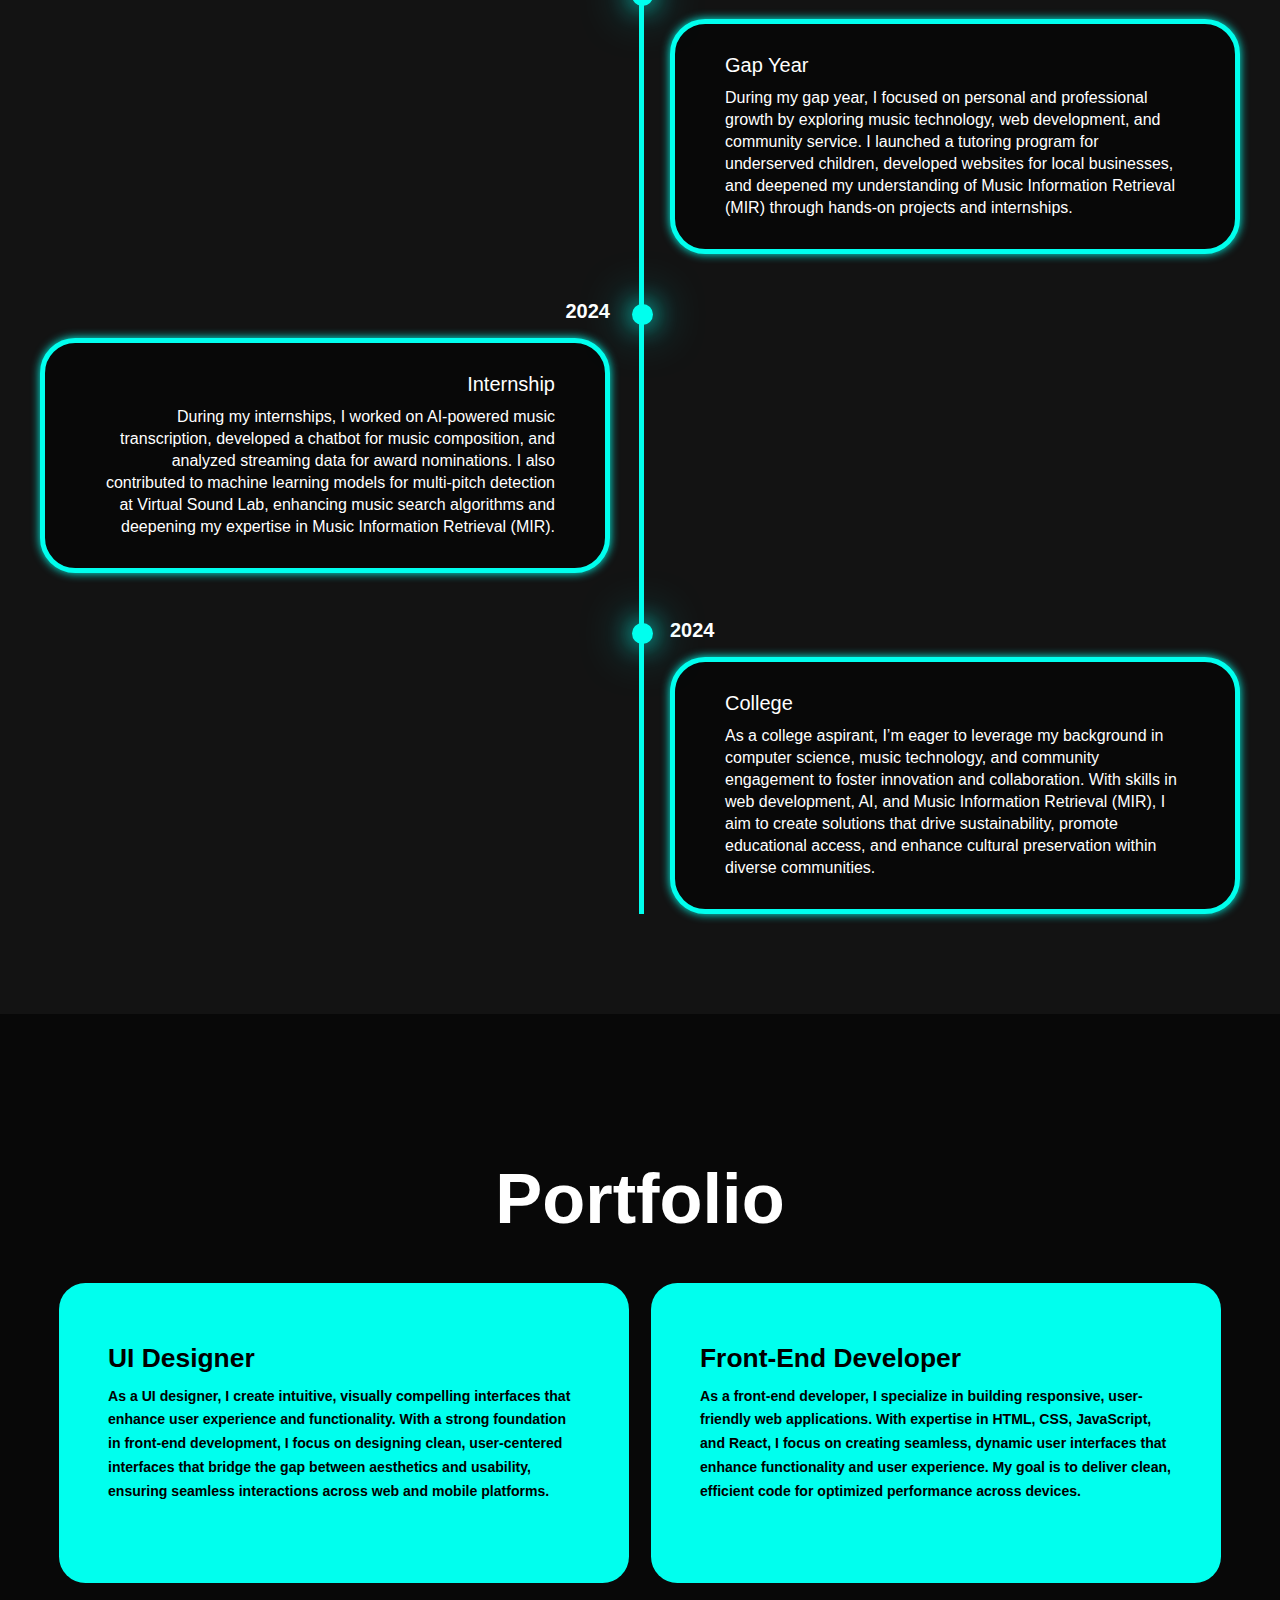
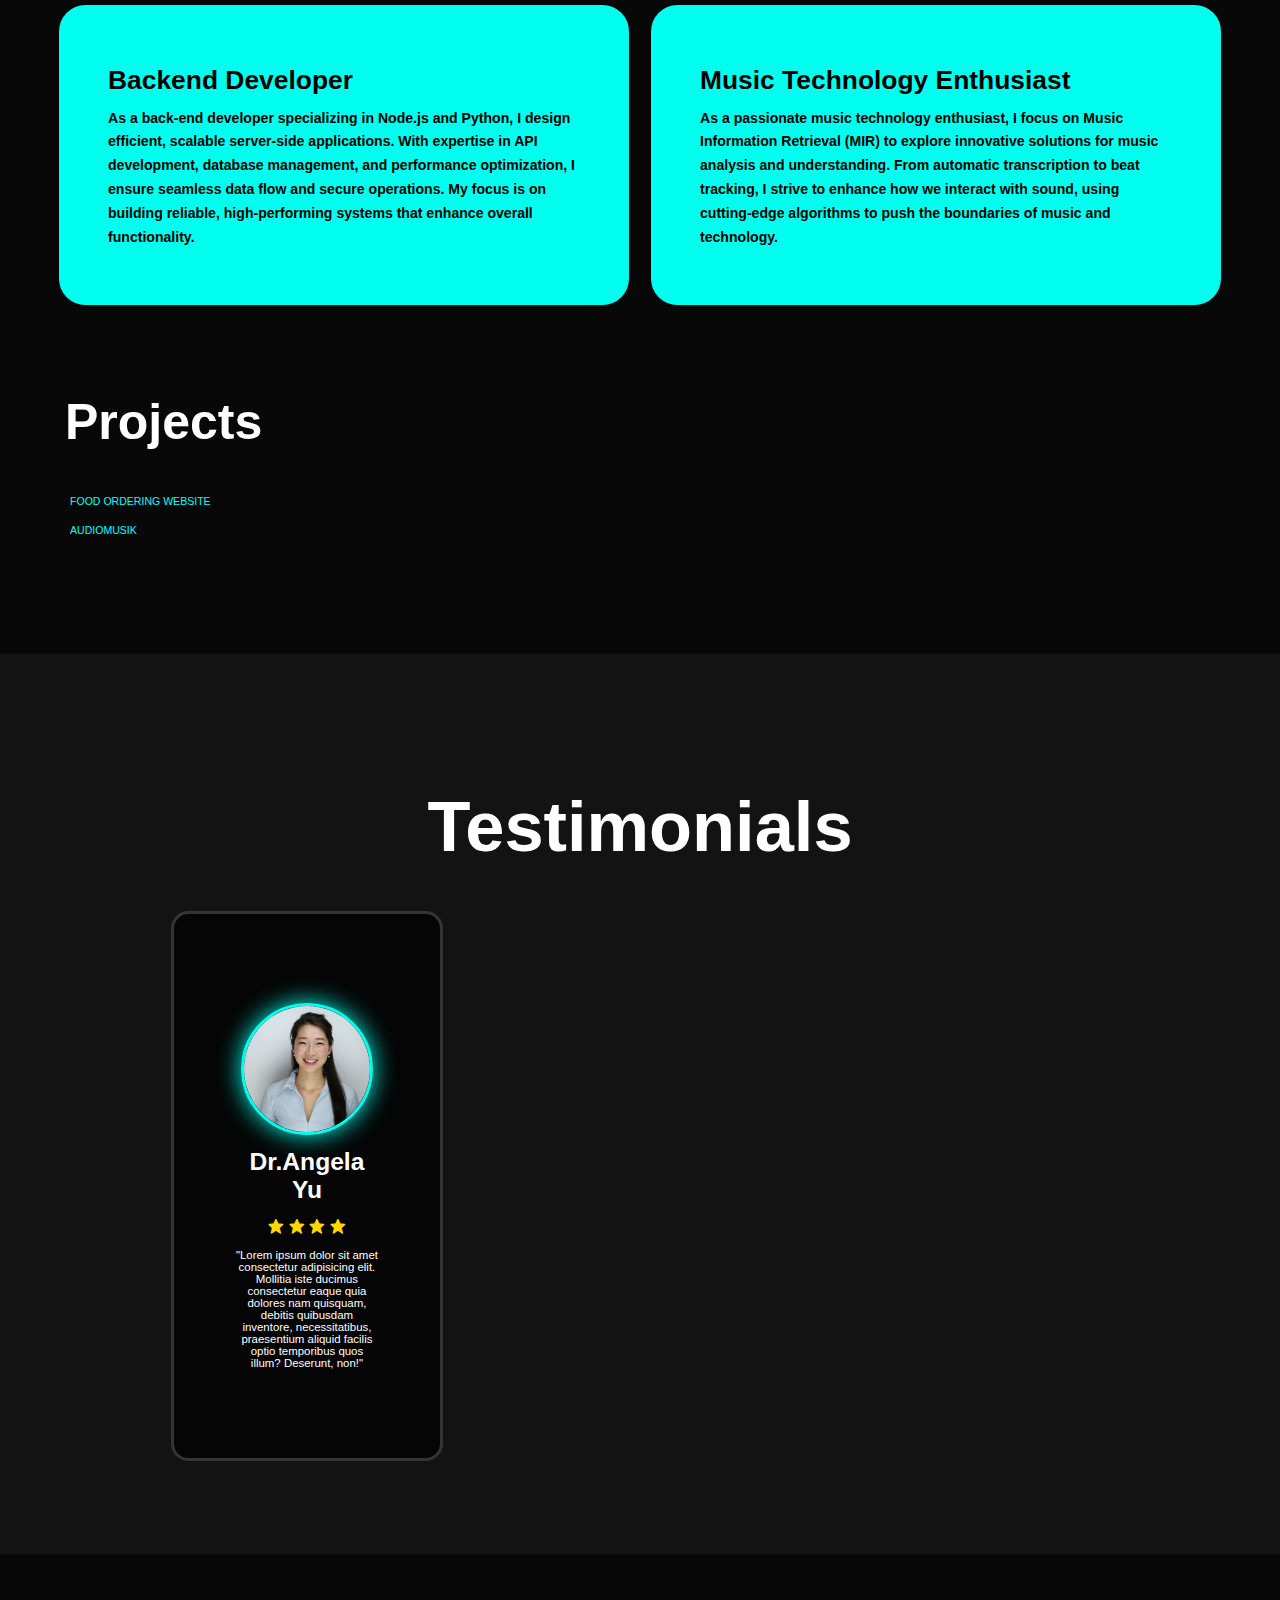
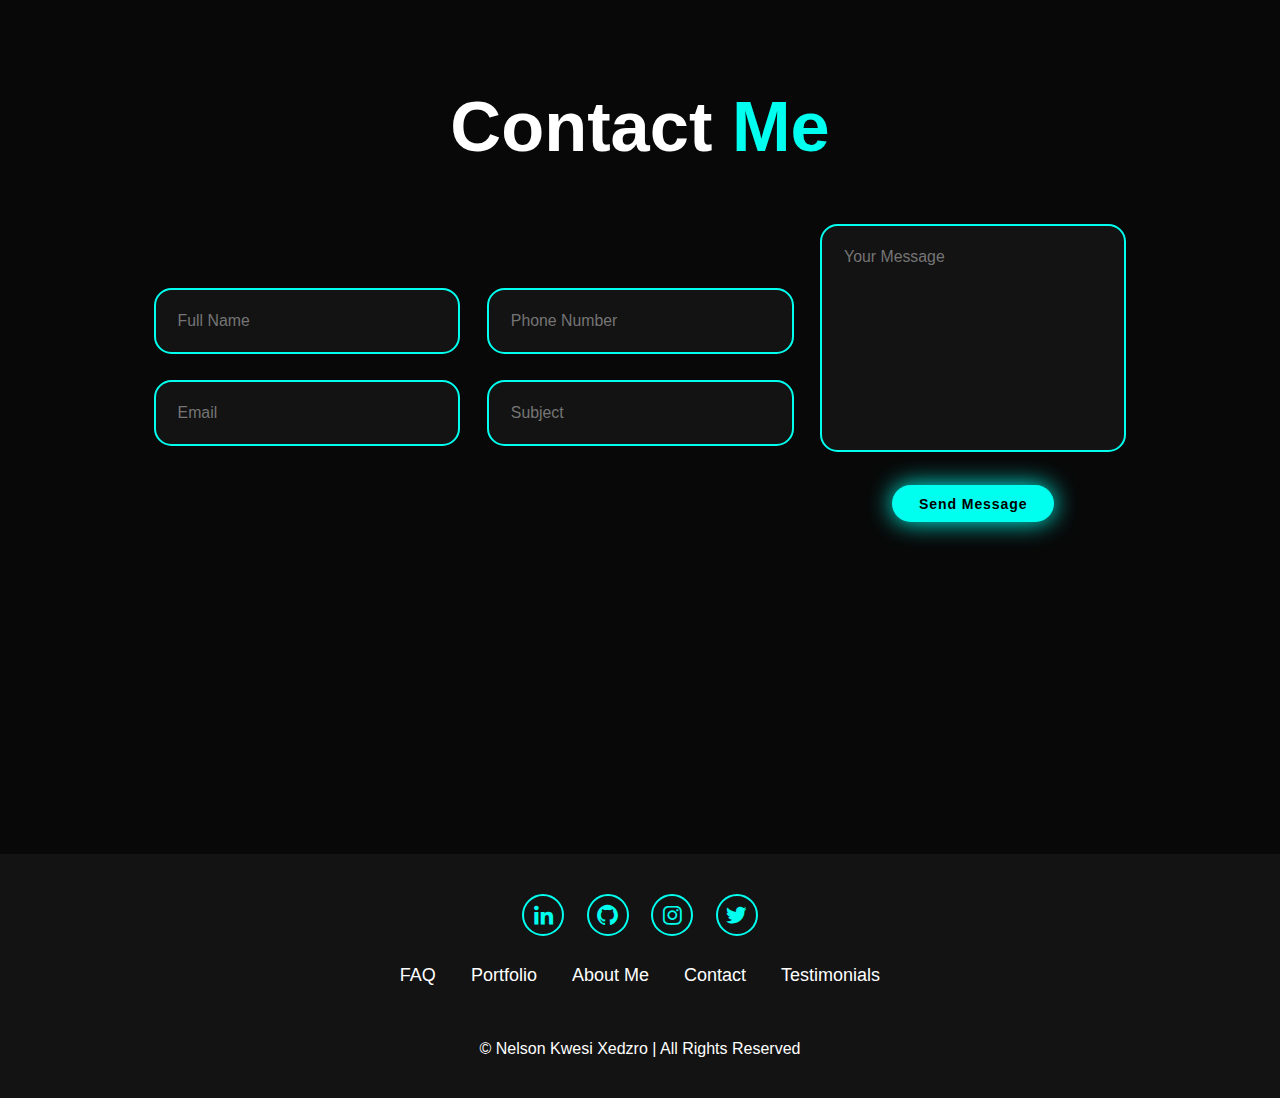
==== commit 76018123: "Update index.html" ====
--- a/index.html
+++ b/index.html
@@ -180,7 +180,7 @@
         </div>
         <ul class="proj">
             <li><a href="https://junel5002.github.io/meally/" target="_blank">FOOD ORDERING WEBSITE</a></li>
-            <li><a href="https://junel5002.github.io/Audiomusik/">MUSIC PLAYING APP</a></li>
+            <li><a href="https://junel5002.github.io/Audiomusik/" target="_blank">AUDIOMUSIK</a></li>
         </ul>
         
     </section>
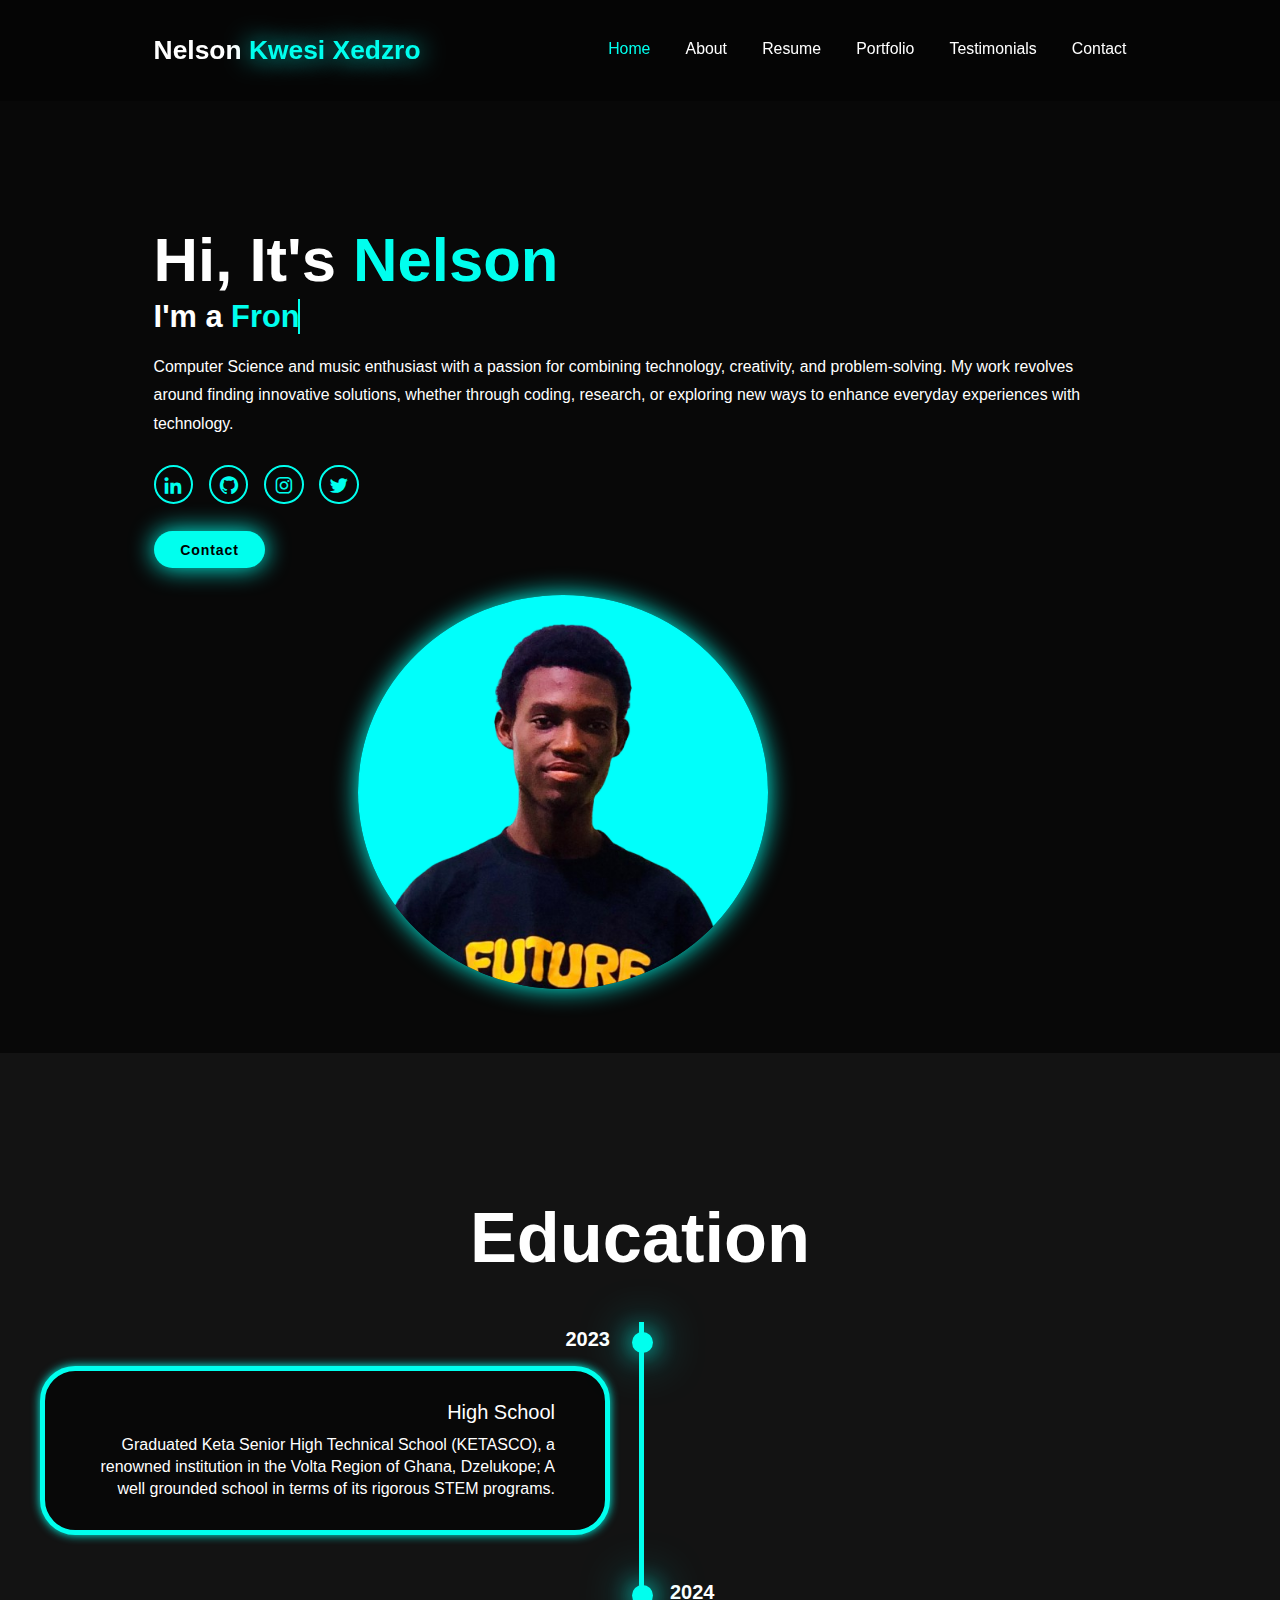
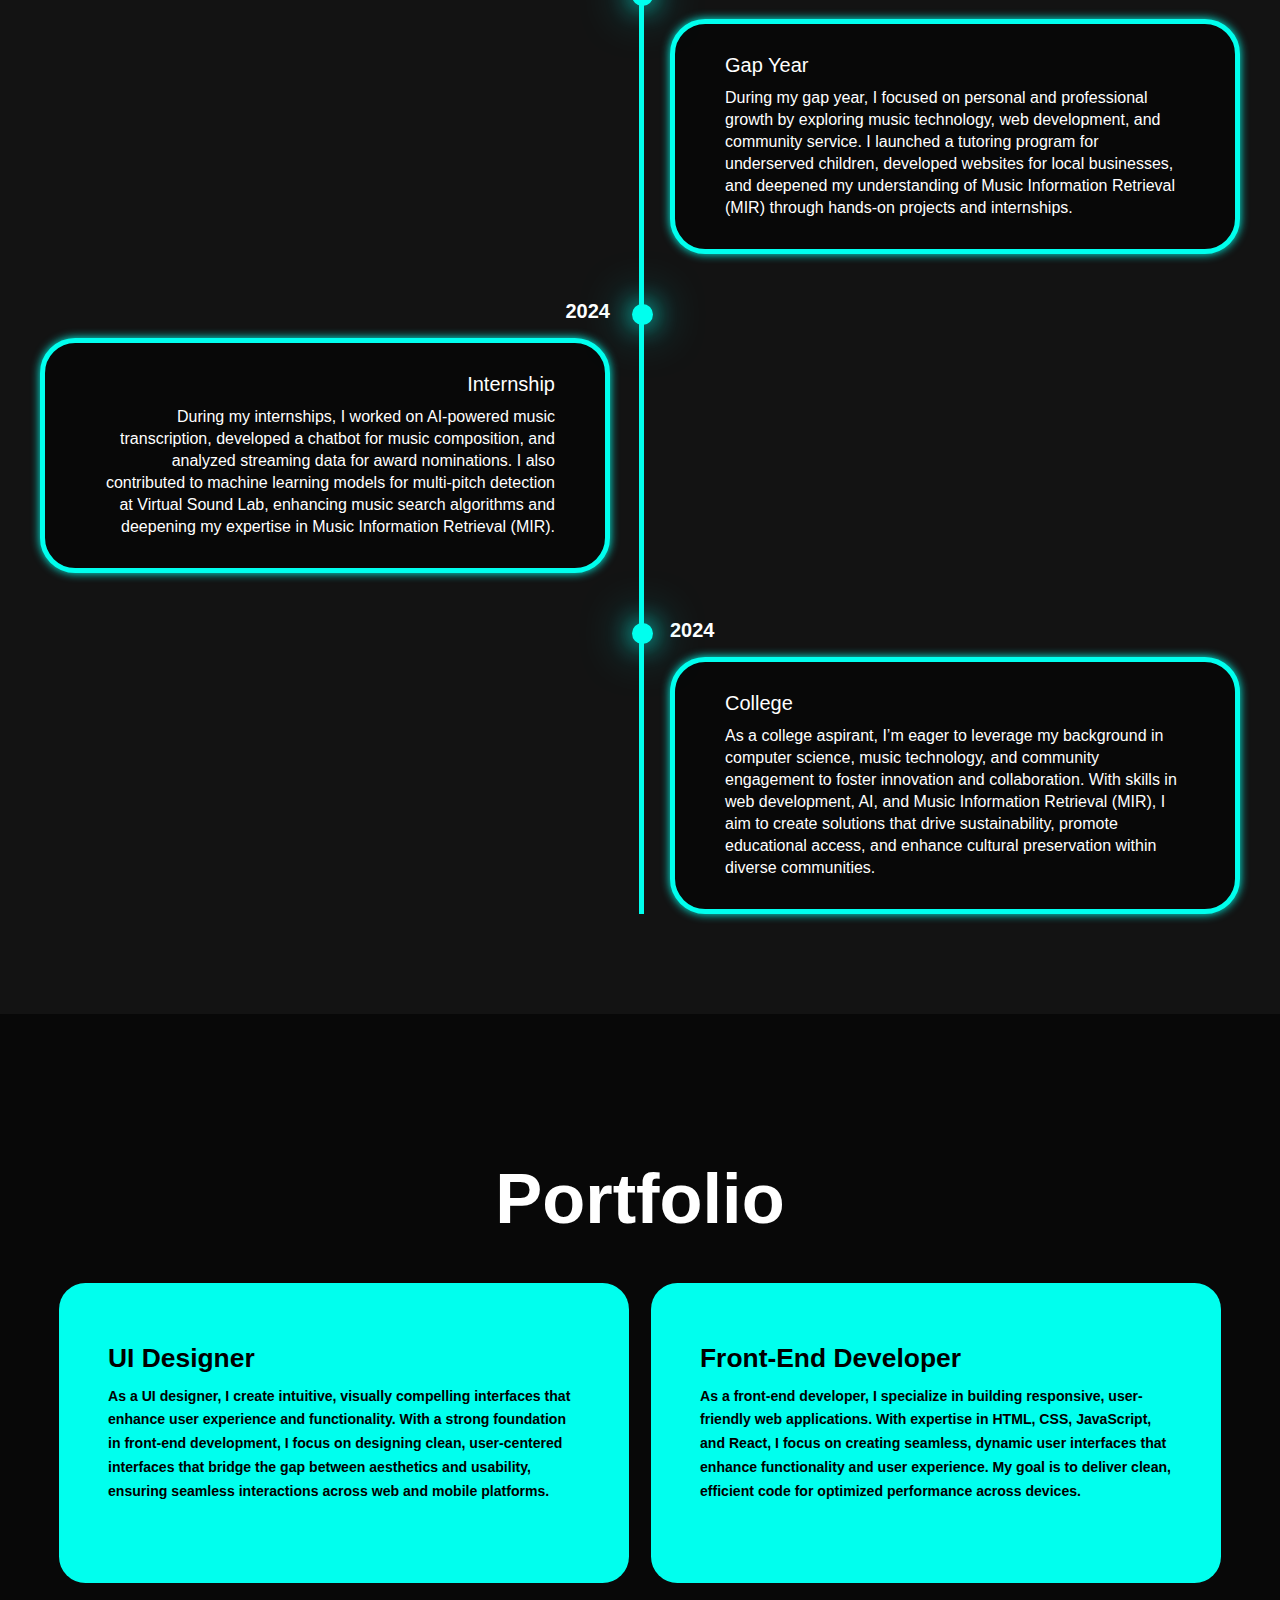
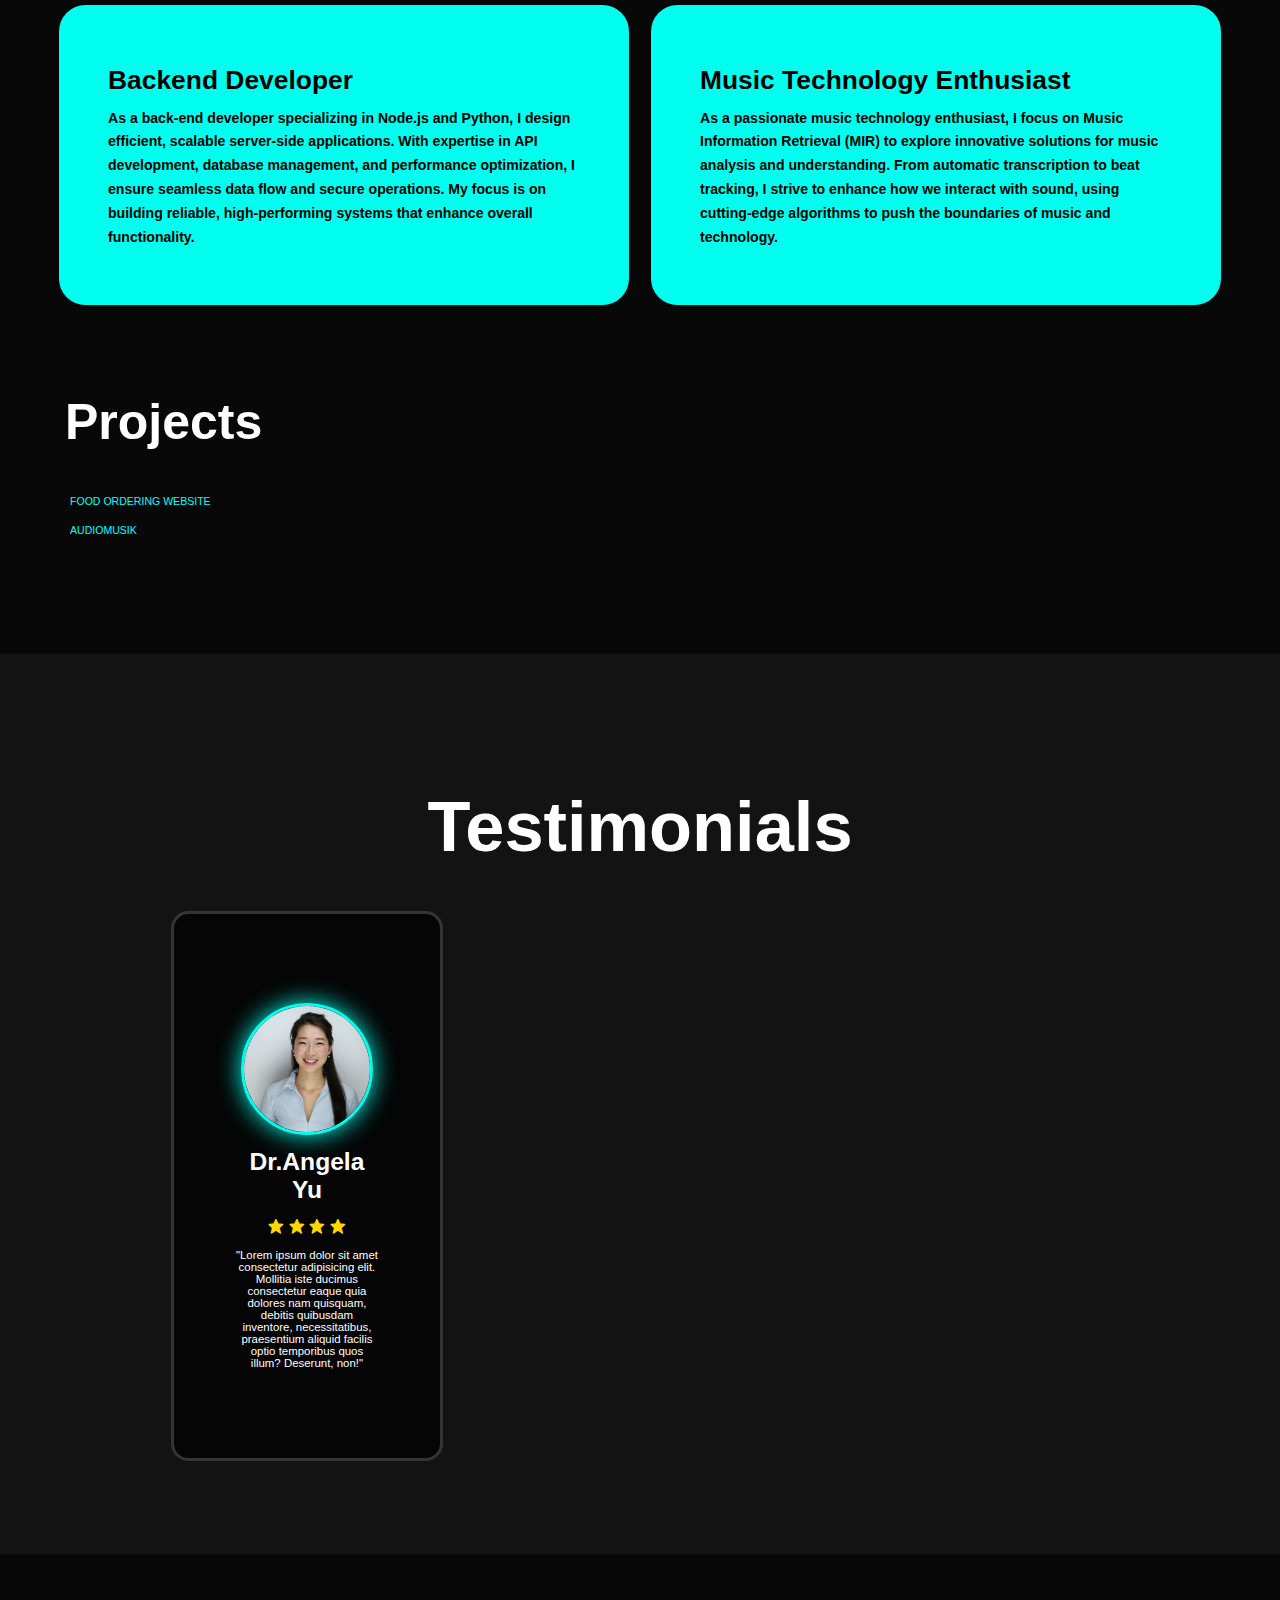
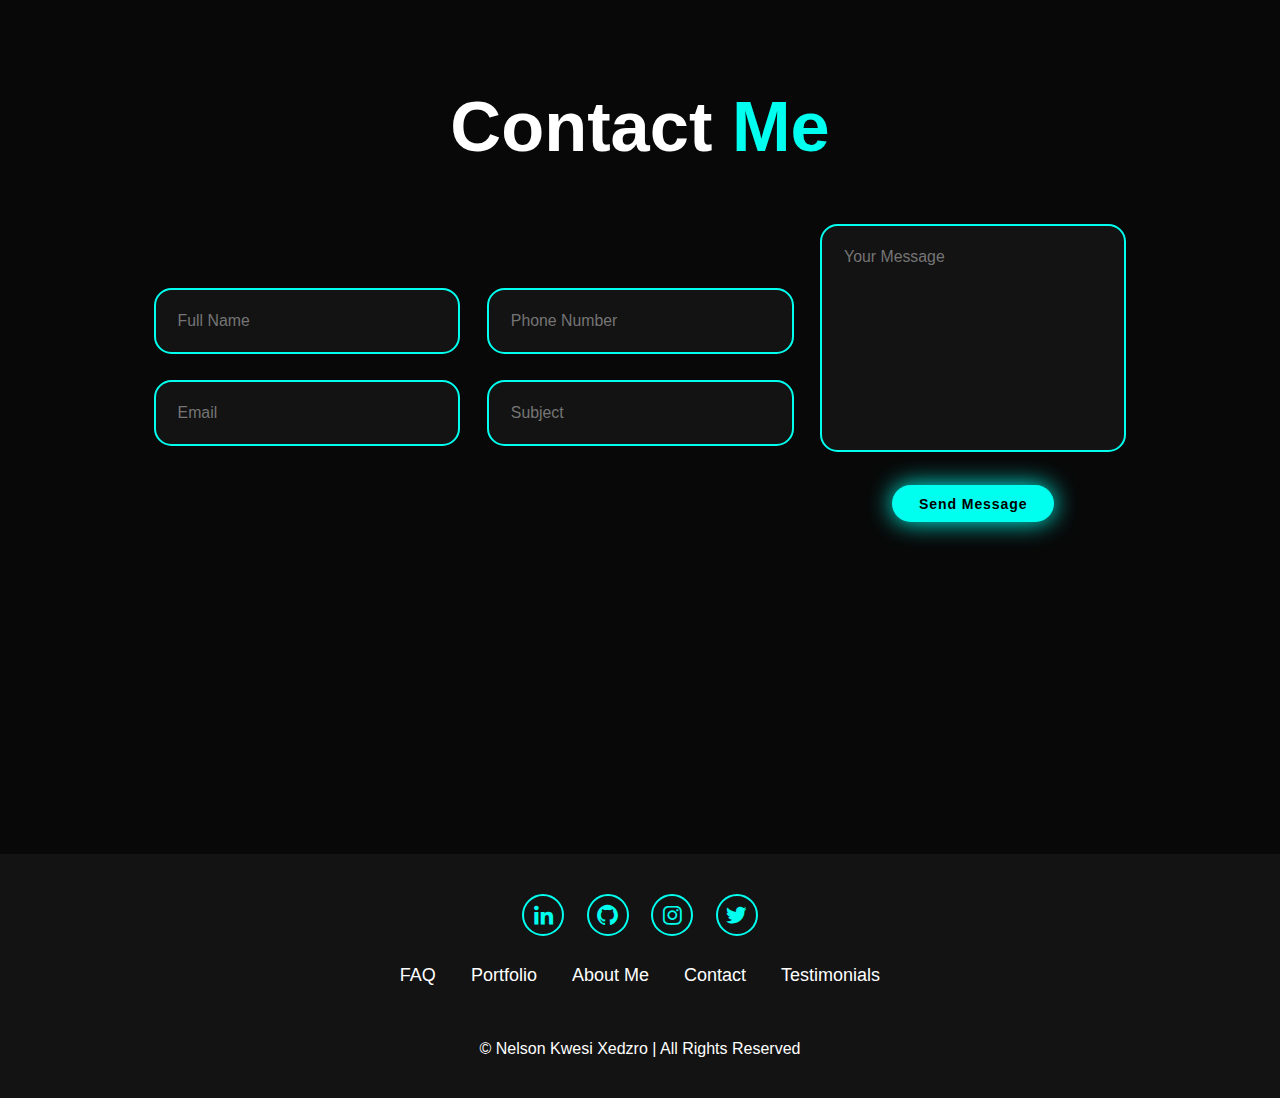
==== commit 3b7b1aa2: "Update index.html" ====
--- a/index.html
+++ b/index.html
@@ -22,7 +22,7 @@
                 <li onclick="hideSidebar()"><a href="#"><svg xmlns="http://www.w3.org/2000/svg" height="24px" viewBox="0 -960 960 960" width="24px" fill="aqua"><path d="m256-200-56-56 224-224-224-224 56-56 224 224 224-224 56 56-224 224 224 224-56 56-224-224-224 224Z"/></svg></a></li>
                 <li><a href="#home" class="active">Home</a></li>
                 <li><a href="about.html">About Me</a></li>
-                <li><a href="https://docs.google.com/document/d/1D7Dp2YcTrs5lc2ZtdBSwbZWIGR5GGoMb/edit?usp=sharing&ouid=110502752570731494415&rtpof=true&sd=true">Resume</a></li>
+                <li><a href="https://docs.google.com/document/d/1NCSI9NnxjjzXfRqSHZ7ebLagr035W8mv4SSCMaNVbWY/edit?usp=sharing">Resume</a></li>
                 <li><a href="#portfolio">Portfolio</a></li>
                 <li><a href="#testimonials">Testimonials</a></li>
                 <li><a href="#contact">Contact</a></li>
@@ -31,7 +31,7 @@
                 <ul>
                     <li class="hideOnMobile"><a href="#home" class="active">Home</a></li>
                     <li class="hideOnMobile"><a href="about.html">About</a></li>
-                    <li class="hideOnMobile"><a href="https://docs.google.com/document/d/1D7Dp2YcTrs5lc2ZtdBSwbZWIGR5GGoMb/edit?usp=sharing&ouid=110502752570731494415&rtpof=true&sd=true">Resume</a></li>
+                    <li class="hideOnMobile"><a href="https://docs.google.com/document/d/1NCSI9NnxjjzXfRqSHZ7ebLagr035W8mv4SSCMaNVbWY/edit?usp=sharing">Resume</a></li>
                     <li class="hideOnMobile"><a href="#portfolio">Portfolio</a></li>
                     <li class="hideOnMobile"><a href="#testimonials">Testimonials</a></li>
                     <li class="hideOnMobile"><a href="#contact">Contact</a></li>
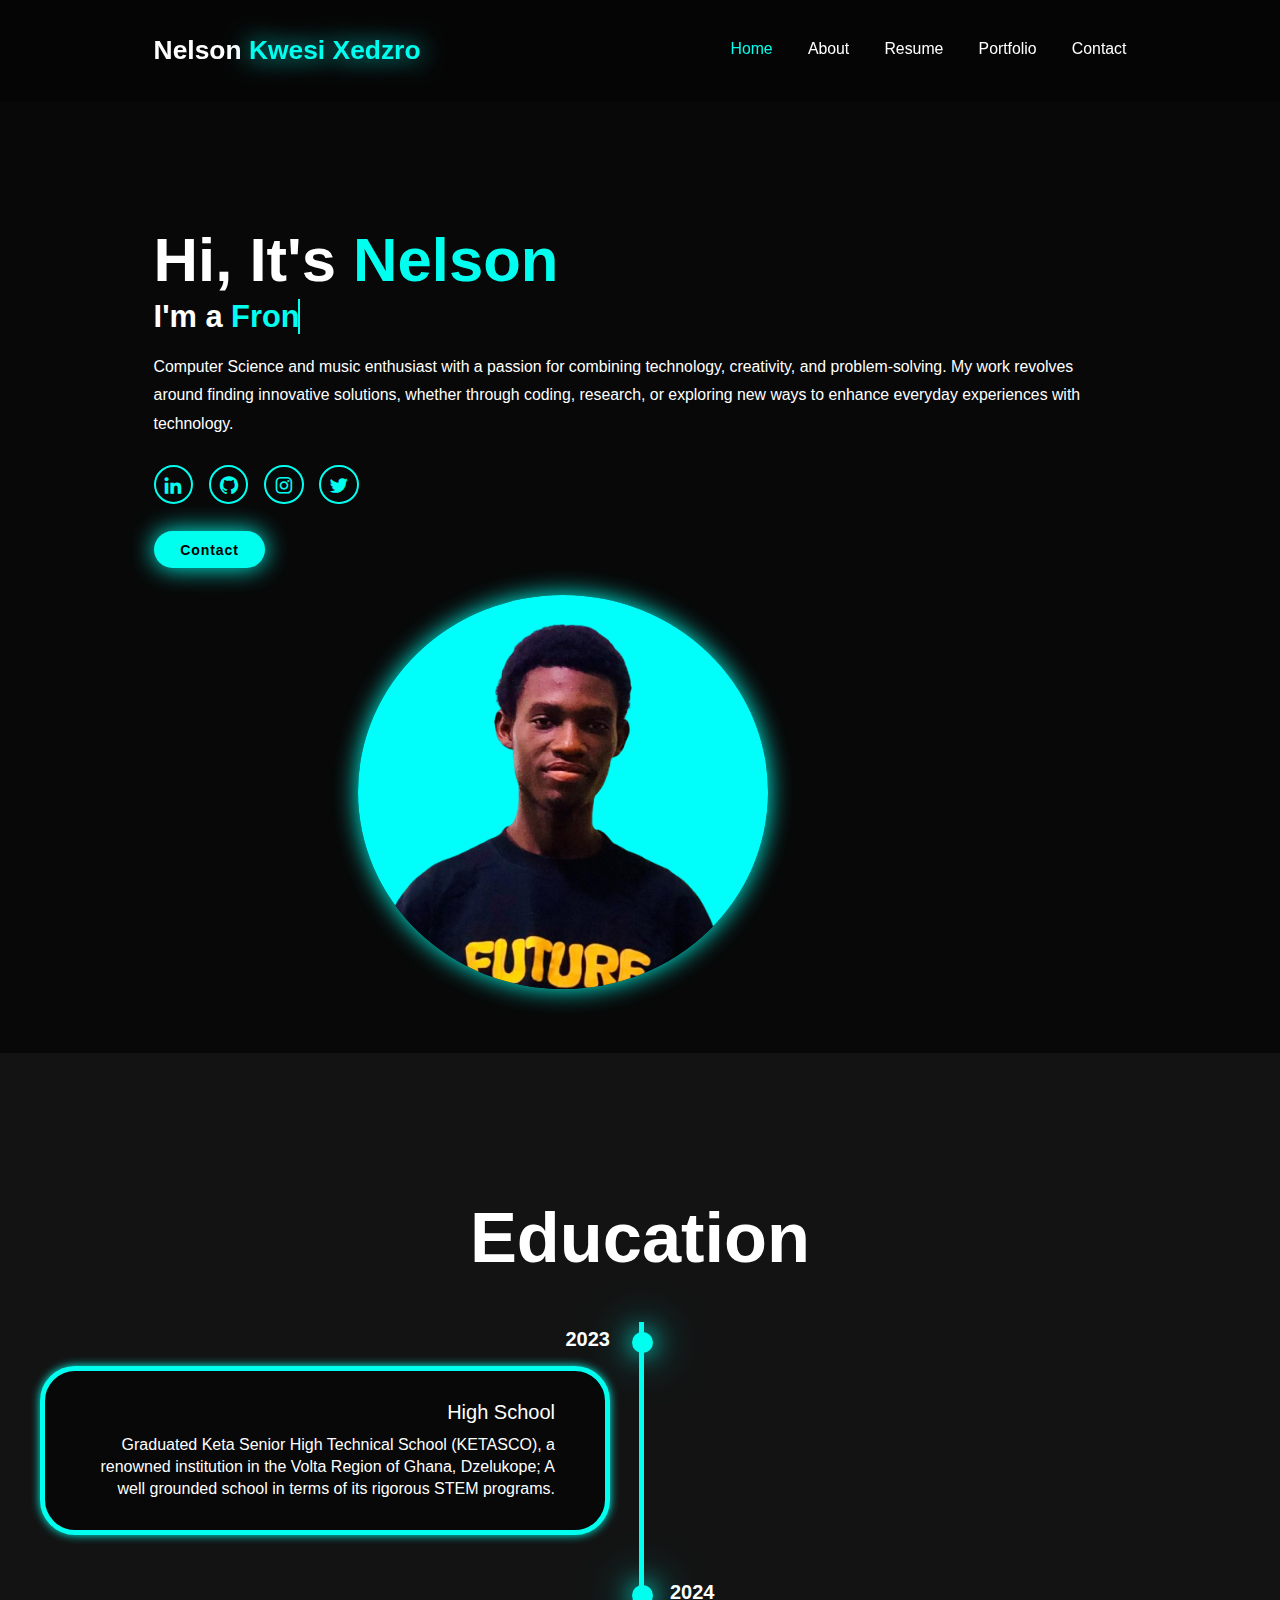
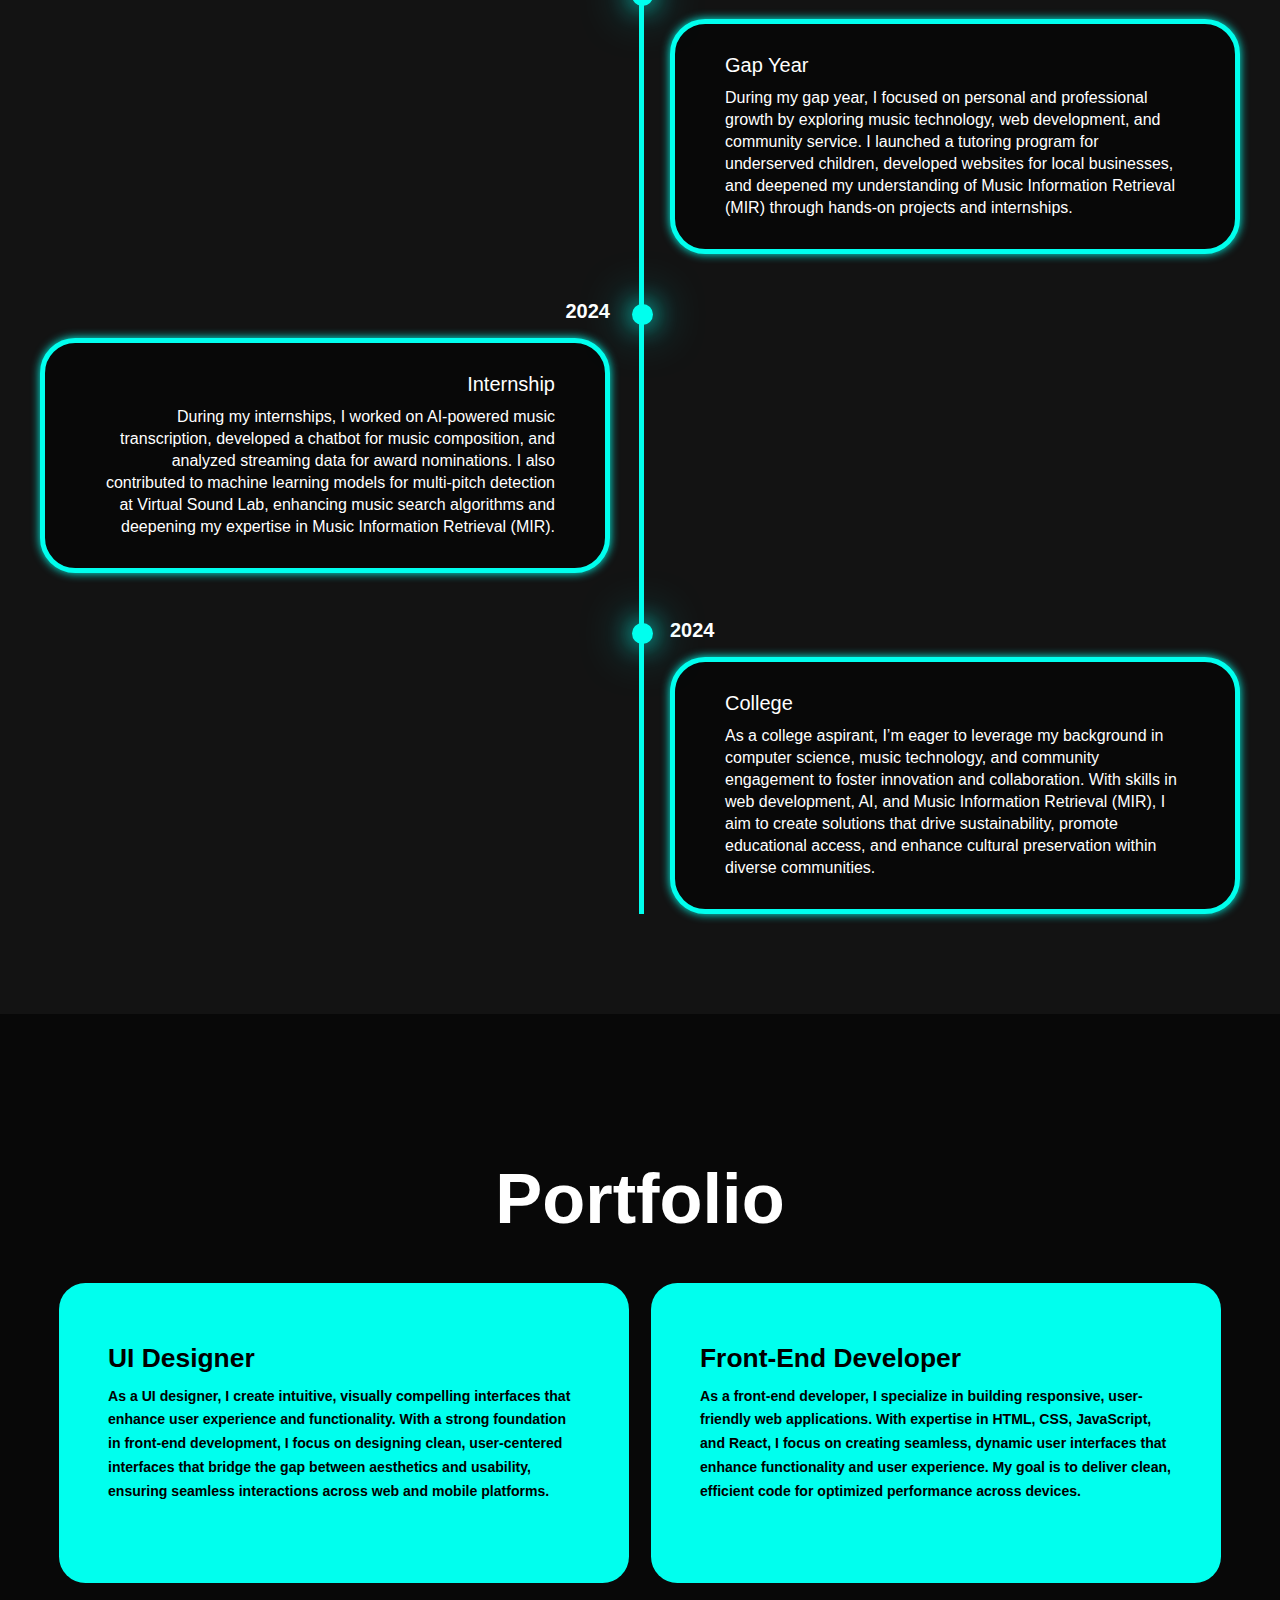
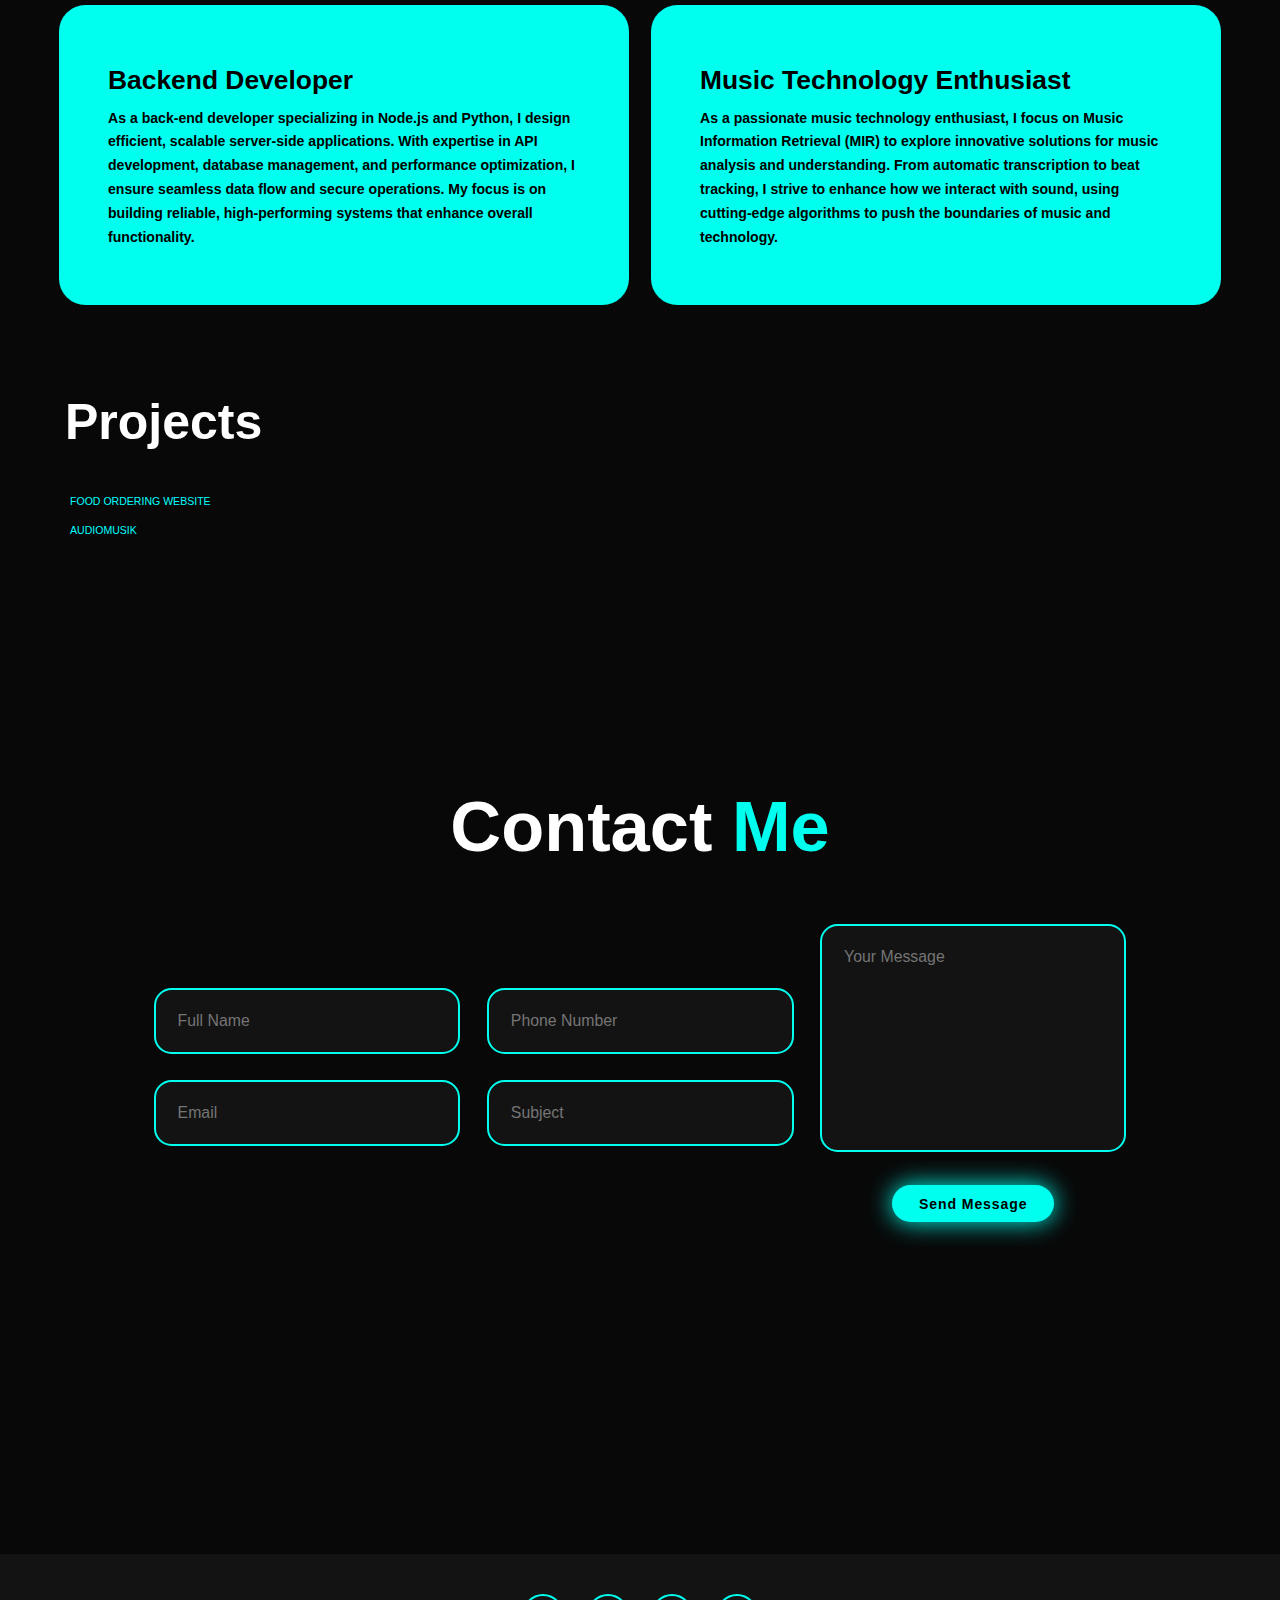
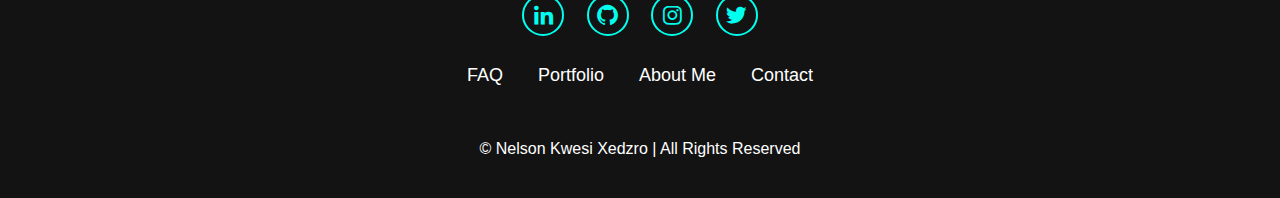
==== commit 17474a28: "Update index.html" ====
--- a/index.html
+++ b/index.html
@@ -24,7 +24,6 @@
                 <li><a href="about.html">About Me</a></li>
                 <li><a href="https://docs.google.com/document/d/1NCSI9NnxjjzXfRqSHZ7ebLagr035W8mv4SSCMaNVbWY/edit?usp=sharing">Resume</a></li>
                 <li><a href="#portfolio">Portfolio</a></li>
-                <li><a href="#testimonials">Testimonials</a></li>
                 <li><a href="#contact">Contact</a></li>
                 </ul>
 
@@ -33,7 +32,6 @@
                     <li class="hideOnMobile"><a href="about.html">About</a></li>
                     <li class="hideOnMobile"><a href="https://docs.google.com/document/d/1NCSI9NnxjjzXfRqSHZ7ebLagr035W8mv4SSCMaNVbWY/edit?usp=sharing">Resume</a></li>
                     <li class="hideOnMobile"><a href="#portfolio">Portfolio</a></li>
-                    <li class="hideOnMobile"><a href="#testimonials">Testimonials</a></li>
                     <li class="hideOnMobile"><a href="#contact">Contact</a></li>
                     <li class="menu-button" onclick="showSidebar()"><a href="#"><svg xmlns="http://www.w3.org/2000/svg" height="24px" viewBox="0 -960 960 960" width="24px" fill="aqua"><path d="M120-240v-80h720v80H120Zm0-200v-80h720v80H120Zm0-200v-80h720v80H120Z"/></svg></a></li>
                 </ul>
@@ -187,29 +185,6 @@
 
     
        
-   
-
-
-
-    <section class="testimonials" id="testimonials">
-        <div class="testimonials-box">
-            <h2 class="heading">Testimonials</h2>
-            <div class="wrapper">
-                <div class="testimonial-item">
-                    <img src="img/Dr. Yu.jpg" alt="">
-                    <h2>Dr.Angela Yu</h2>
-                    <div class="rating">
-                        <i class="bx bxs-star" id="star"></i>
-                        <i class="bx bxs-star" id="star"></i>
-                        <i class="bx bxs-star" id="star"></i>
-                        <i class="bx bxs-star" id="star"></i>
-                    </div>
-                    <p>"Lorem ipsum dolor sit amet consectetur adipisicing elit. Mollitia iste ducimus consectetur eaque quia dolores nam quisquam, debitis quibusdam inventore, necessitatibus, praesentium aliquid facilis optio temporibus quos illum? Deserunt, non!"</p>
-
-                </div>
-            </div>
-        </div>
-    </section>
     
     
     
@@ -260,9 +235,6 @@
                 <a href="#contact">Contact</a>
             </li>
             
-            <li>
-                <a href="#testimonials">Testimonials</a>
-            </li>
         </ul>
 
         <p class="copyright">
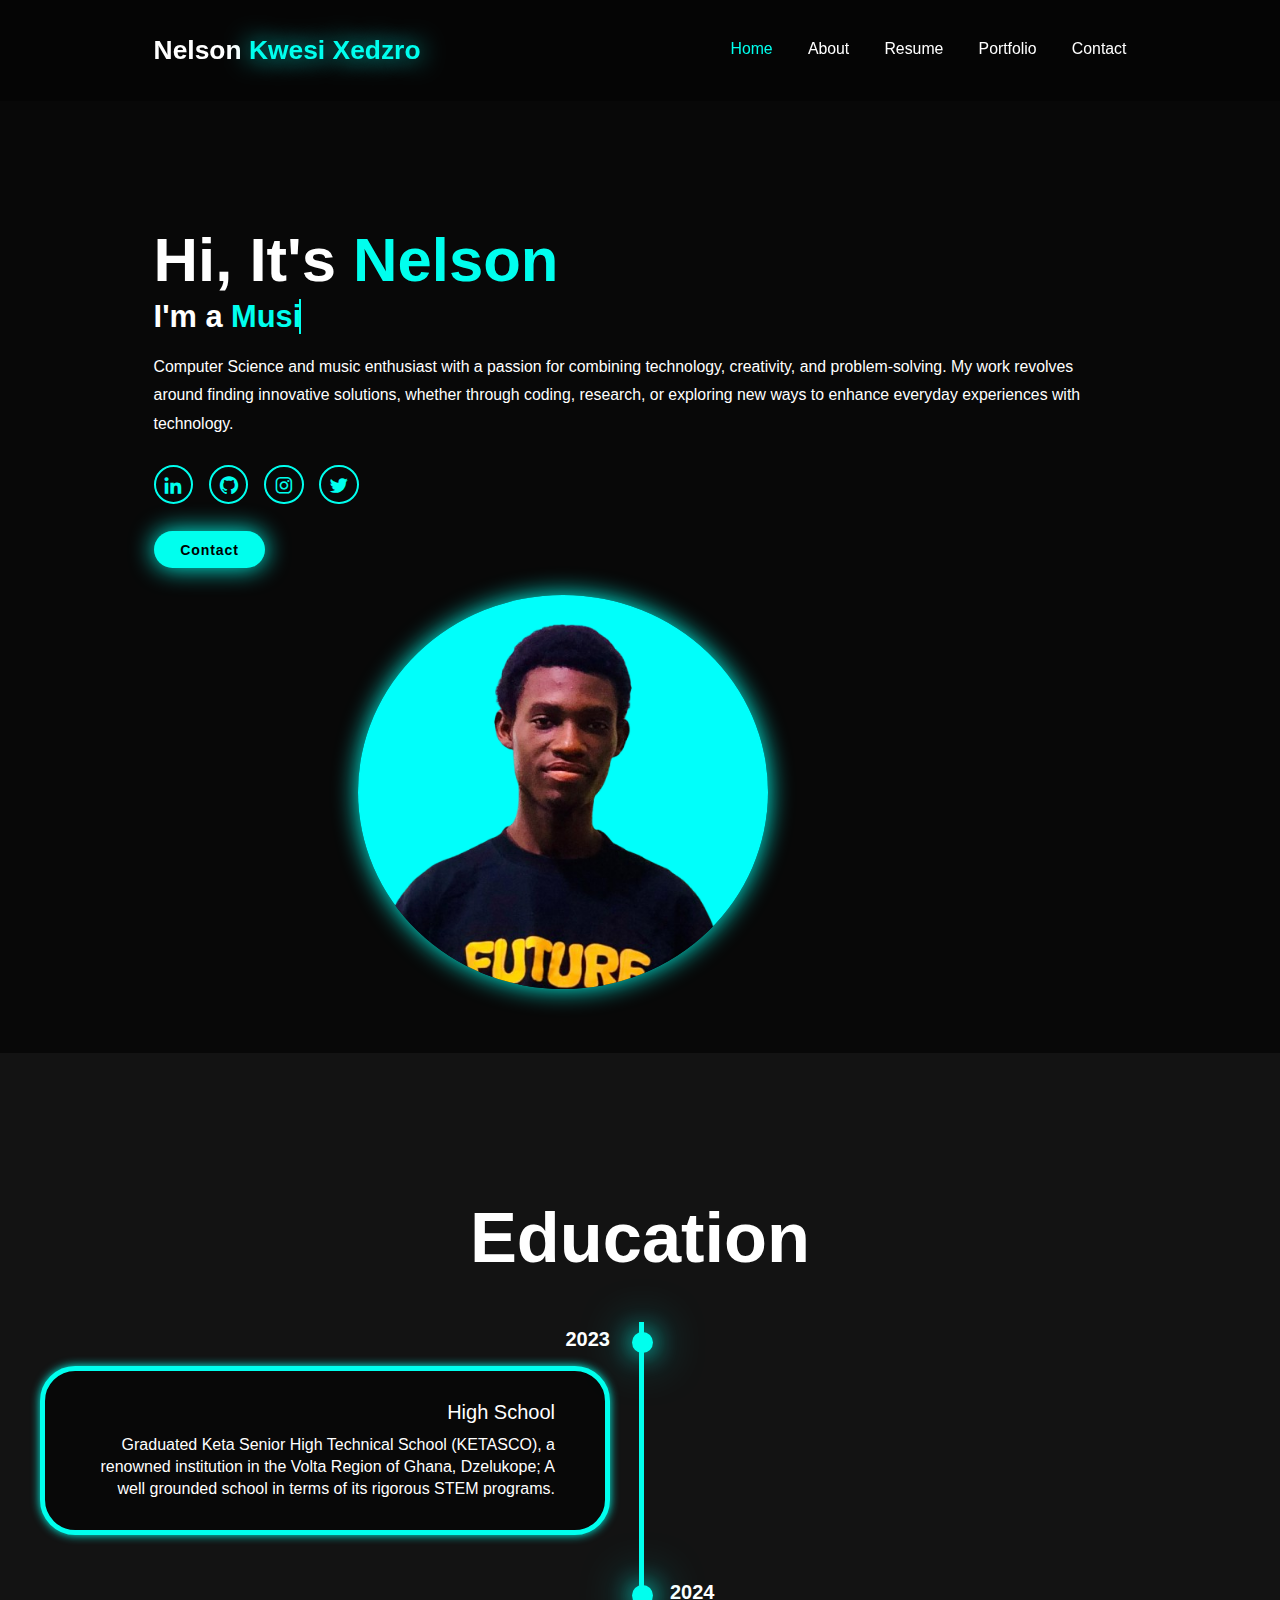
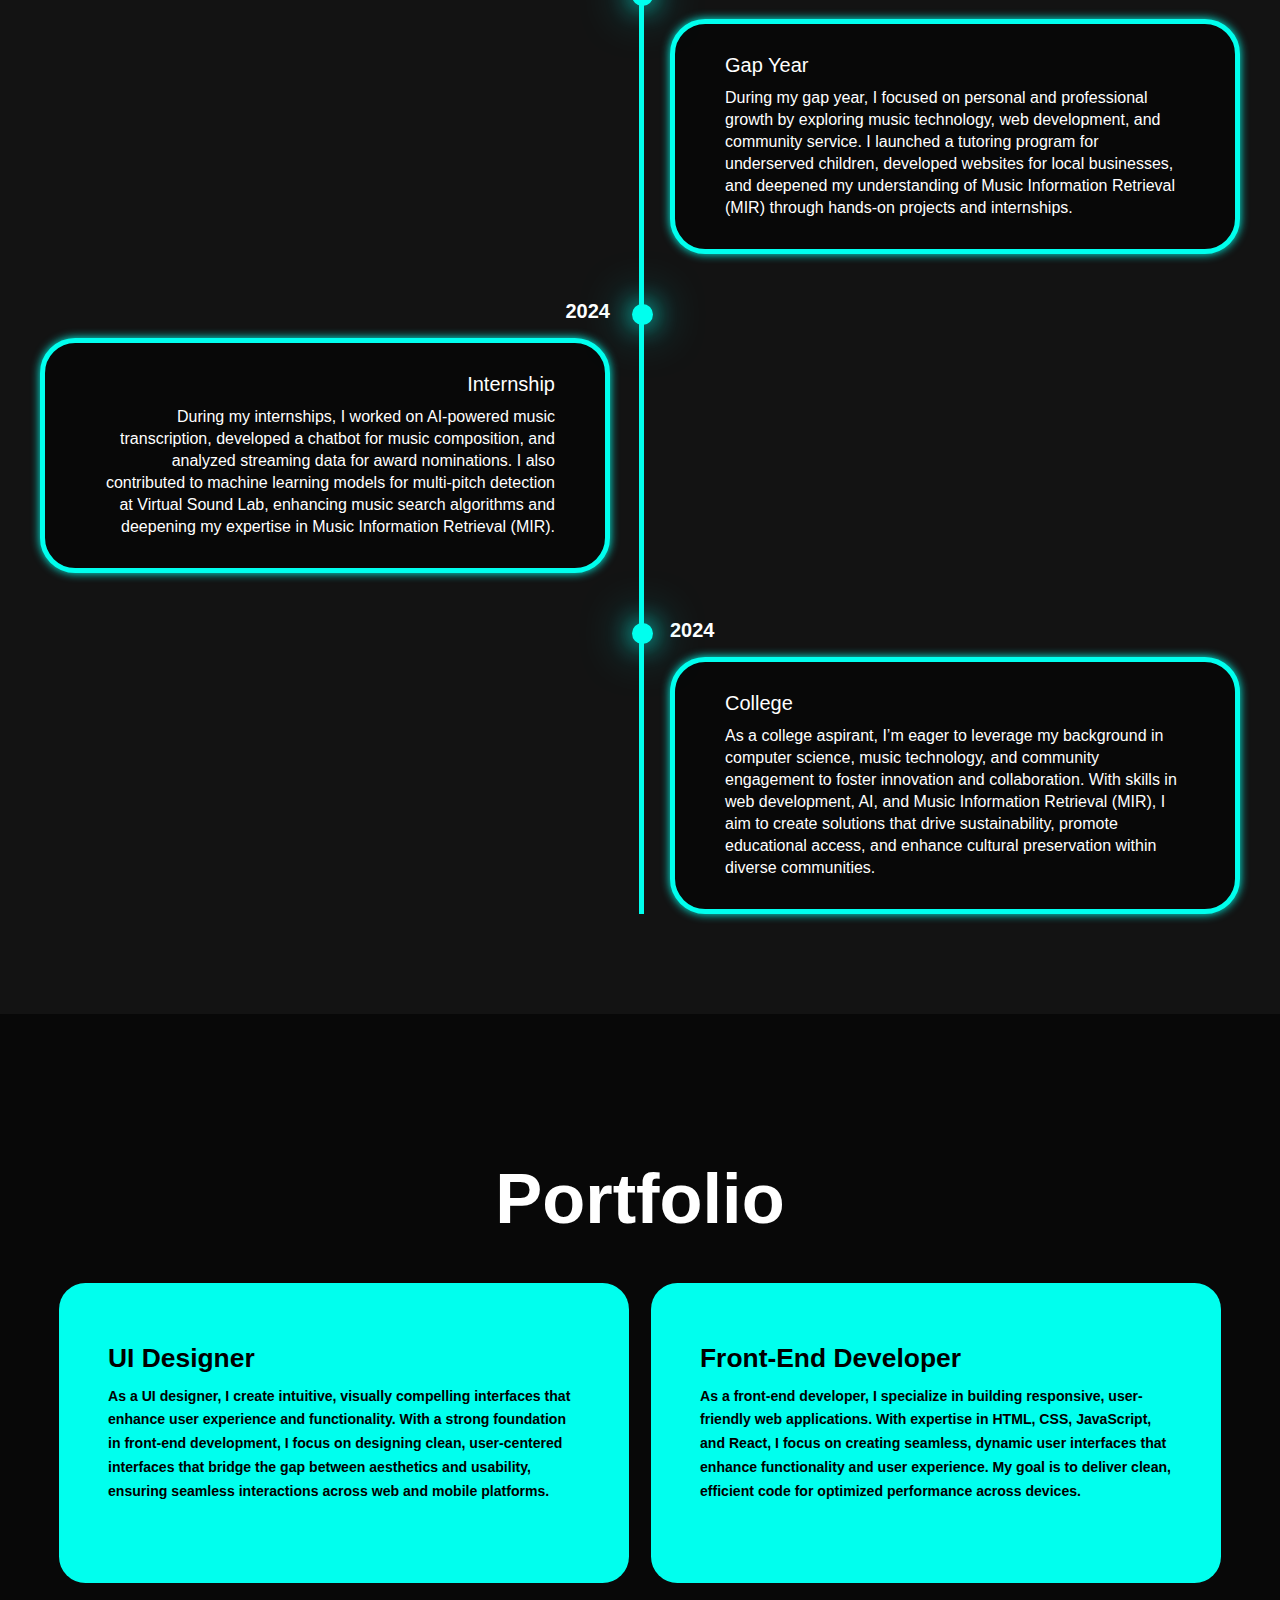
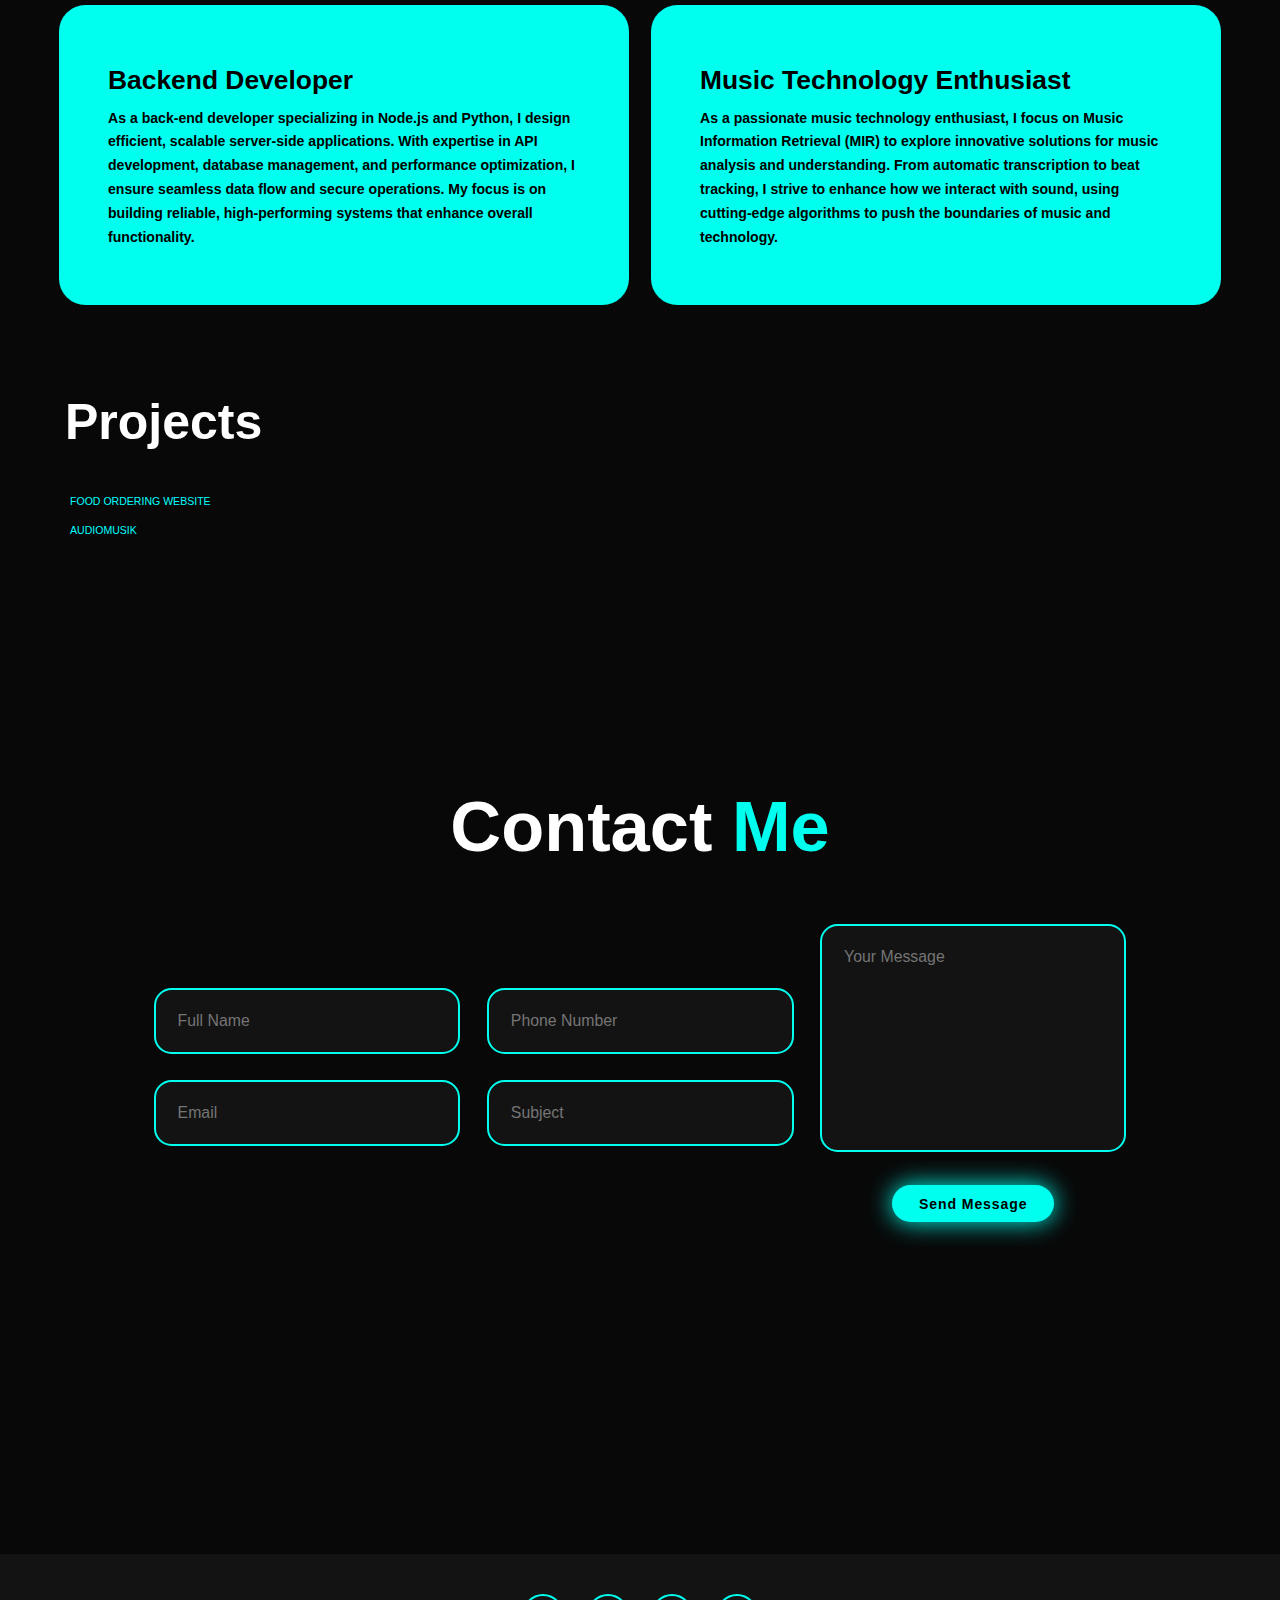
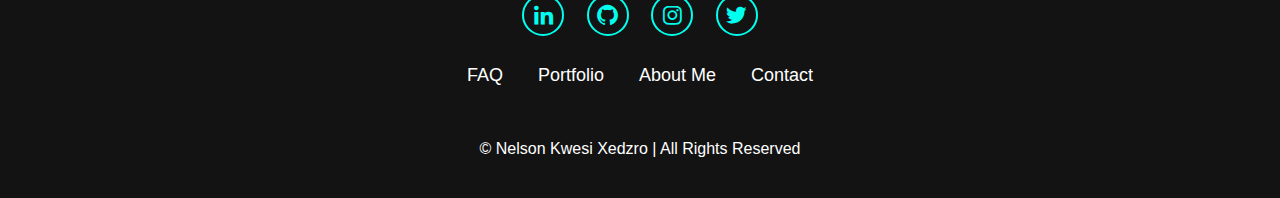
==== commit eb8a5b73: "Update index.html" ====
--- a/index.html
+++ b/index.html
@@ -22,7 +22,7 @@
                 <li onclick="hideSidebar()"><a href="#"><svg xmlns="http://www.w3.org/2000/svg" height="24px" viewBox="0 -960 960 960" width="24px" fill="aqua"><path d="m256-200-56-56 224-224-224-224 56-56 224 224 224-224 56 56-224 224 224 224-56 56-224-224-224 224Z"/></svg></a></li>
                 <li><a href="#home" class="active">Home</a></li>
                 <li><a href="about.html">About Me</a></li>
-                <li><a href="https://docs.google.com/document/d/1NCSI9NnxjjzXfRqSHZ7ebLagr035W8mv4SSCMaNVbWY/edit?usp=sharing">Resume</a></li>
+                <li><a href="https://drive.google.com/file/d/1hWtaSbqHTBbRjmqDzSZGEtcvifuJyfS0/view?usp=sharing">Resume</a></li>
                 <li><a href="#portfolio">Portfolio</a></li>
                 <li><a href="#contact">Contact</a></li>
                 </ul>
@@ -30,7 +30,7 @@
                 <ul>
                     <li class="hideOnMobile"><a href="#home" class="active">Home</a></li>
                     <li class="hideOnMobile"><a href="about.html">About</a></li>
-                    <li class="hideOnMobile"><a href="https://docs.google.com/document/d/1NCSI9NnxjjzXfRqSHZ7ebLagr035W8mv4SSCMaNVbWY/edit?usp=sharing">Resume</a></li>
+                    <li class="hideOnMobile"><a href="https://drive.google.com/file/d/1hWtaSbqHTBbRjmqDzSZGEtcvifuJyfS0/view?usp=sharing">Resume</a></li>
                     <li class="hideOnMobile"><a href="#portfolio">Portfolio</a></li>
                     <li class="hideOnMobile"><a href="#contact">Contact</a></li>
                     <li class="menu-button" onclick="showSidebar()"><a href="#"><svg xmlns="http://www.w3.org/2000/svg" height="24px" viewBox="0 -960 960 960" width="24px" fill="aqua"><path d="M120-240v-80h720v80H120Zm0-200v-80h720v80H120Zm0-200v-80h720v80H120Z"/></svg></a></li>
